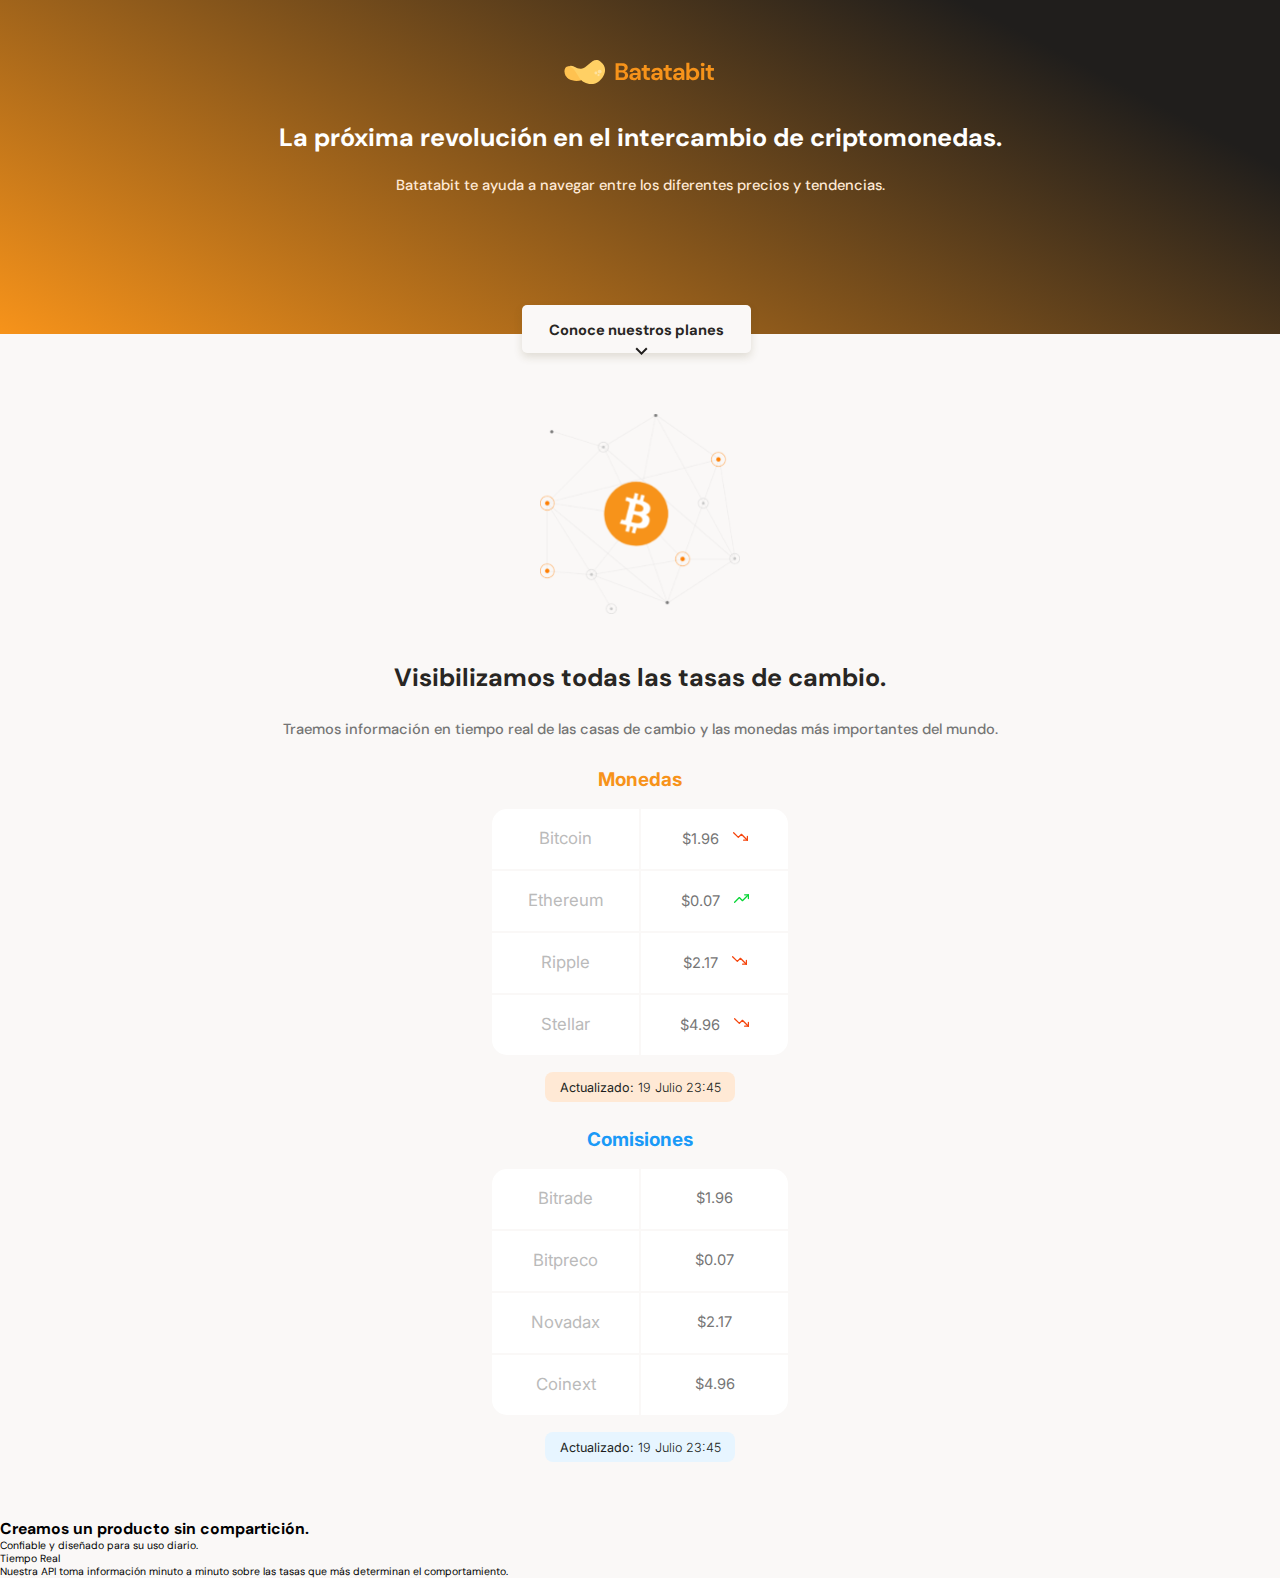
==== Responsive Design_Mobile First/index.html @ 71306cd0 "Estructura de la sección de beneficios" ====
<!DOCTYPE html>
<html lang="en">
<head>
    <meta charset="UTF-8">
    <meta http-equiv="X-UA-Compatible" content="IE=edge">
    <meta name="viewport" content="width=device-width, initial-scale=1.0">
    <title>Batatabit</title>
    <link rel="preconnect" href="https://fonts.gstatic.com">
    <!-- Fuentes del proyecto -->
    <link href="https://fonts.googleapis.com/css2?family=DM+Sans:wght@400;500;700&family=Inter:wght@300;500;700&display=swap" rel="stylesheet">
    <link rel="stylesheet" href="styles.css">
</head>
<body>
    <!-- Encabezado de la página -->
    <header>
        <img src="assets/img/logo.svg" alt="">
        <div class="header--title-container">
            <h1>La próxima revolución en el intercambio de criptomonedas.</h1>
            <p>Batatabit te ayuda a navegar entre los diferentes precios y tendencias.</p>
            <a href="" class="header--button">
                Conoce nuestros planes <span></span>
            </a>
        </div>
    </header>
    <!-- Contenido principal -->
    <main>
        <!-- Secciones del contenido principal -->
        <section class="main-exchange-container">
            <div class="backgroundImg"></div>
            <div class="main-exchange-container--title">
                <h2>Visibilizamos todas las tasas de cambio.</h2>
                <p>Traemos información en tiempo real de las casas de cambio y las monedas más importantes del mundo.</p>
            </div>
            <section class="main-tables-container">
                <div class="main-currency-table">
                    <p class="currency-table--title">Monedas</p>
                    <div class="currency-table--container">
                        <table>
                            <tbody>
                                <tr>
                                    <td class="table__top-left">Bitcoin</td>
                                    <td class="table__top-right table__right">$1.96 <span class="down"></span></td>
                                </tr>
                                <tr>
                                    <td>Ethereum</td>
                                    <td class="table__right">$0.07 <span class="up"></span></td>
                                </tr>
                                <tr>
                                    <td>Ripple</td>
                                    <td class="table__right">$2.17 <span class="down"></span> </td>
                                </tr>
                                <tr>
                                    <td class="table__bottom-left">Stellar</td>
                                    <td class="table__bottom-right table__right">$4.96 <span class="down"></span></td>
                                </tr>
                            </tbody>
                        </table>
                    </div>
                    <div class="currency-table--date">
                        <p> <b>Actualizado:</b> 19 Julio 23:45</p>
                    </div>
                </div>

                <div class="main-commission-table">
                    <p class="commission-table--title">Comisiones</p>
                    <div class="commission-table--container">
                        <table>
                            <tbody>
                                <tr>
                                    <td class="table__top-left">Bitrade</td>
                                    <td class="table__top-right table__right">$1.96</td>
                                </tr>
                                <tr>
                                    <td>Bitpreco</td>
                                    <td class="table__right">$0.07</td>
                                </tr>
                                <tr>
                                    <td>Novadax</td>
                                    <td class="table__right">$2.17</td>
                                </tr>
                                <tr>
                                    <td class="table__bottom-left">Coinext</td>
                                    <td class="table__bottom-right table__right">$4.96</td>
                                </tr>
                            </tbody>
                        </table>
                    </div>
                    <div class="commission-table--date">
                        <p> <b>Actualizado:</b> 19 Julio 23:45</p>
                    </div>
                </div>
            </section>
        </section>
        <section class="main-product-detail">
            <span></span>
            <div>
                <h2>Creamos un producto sin compartición.</h2>
                <p>Confiable y diseñado para su uso diario.</p>
            </div>
            <section class="product-cards--container">
                <article class="product-detail--card">
                    <span class="clock"></span>
                    <p class="product--card-title">Tiempo Real</p>
                    <p class="product--card-body">Nuestra API toma información minuto a minuto sobre las tasas que más determinan el comportamiento.</p>
                </article>
            </section>
            
        </section>
        <section></section>
        <section></section>
    </main>
    <!-- Pie de página -->
    <footer></footer>
</body>
</html>
---- Responsive Design_Mobile First/styles.css ----
/*
---- Orden de los estilos ----
1. Posicionamiento
2. Modelo de Caja (Box model)
3. Tipografía
4. Visuales (shadow box, border radius, etc.)
5. Otros
*/

:root{
    /*Variables de colores*/
    --bitcoin-orange: #F7931A;
    --soft-orange: #FFE9D5;
    --secondary-blue: #1A9AF7;
    --soft-blue: #E7F5FF;
    --warm-black: #201E1C;
    --black: #282623;
    --grey: #BABABA;
    --off-white: #FAF8F7;
    --just-white: #FFFFFF;
}

*{
    box-sizing: border-box;
    margin: 0;
    padding: 0;
}

html{
    font-size: 65.5%;
    font-family: 'DM Sans', sans-serif;
}

header{
    position: relative;
    display: flex;
    flex-direction: column;
    justify-content: center;
    width: 100%;
    min-width: 320px;
    height: 334px;
    text-align: center;
   background: linear-gradient(207.8deg, #201E1C 16.69%, #F7931A 100%);
}

header img{
    width: 1050px;
    height: 24px;
    margin-top: 60px;
    align-self: center;
}

.header--title-container{
    width: 90%;
    min-width: 288;
    max-width: 900px;
    height: 218px;
    margin-top: 40px;
    text-align: center;
    align-self: center;
}

.header--title-container h1{
    font-size: 2.4rem;
    font-weight: bold;
    line-height: 2.6rem;
    color: var(--just-white);
}
.header--title-container p{
    margin-top: 25px;
    font-size: 1.4rem;
    font-weight: 500;
    line-height: 1.8rem;
    color: var(--soft-orange);
}

.header--title-container .header--button{
    position: absolute;
    left: calc(50% - 118px);
    top: 270px;
    display: block;
    margin-top: 35px;
    padding: 15px;
    width: 229px;
    height: 48px;
    background-color: var(--off-white);
    /* Sombra */
    box-shadow: 0px 4px 8px rgba(89,73,30, 0.16);
    border: none;
    border-radius: 5px;
    font-size: 1.4rem;
    font-weight: bold;
    text-decoration: none;
    color: var(--black);
}

.header--button span{
    display: inline-block;
    width: 13px;
    height: 8px;
    margin-left: 10px;
    background-image: url('./assets/icons/down-arrow.svg');
}

main{
    width: 100%;
    height: auto;
    background-color: var(--off-white);
}

.main-exchange-container{
    width: 100%;
    height: auto;
    padding-top: 80px;
    padding-bottom: 30px;
    text-align: center;
}

.main-exchange-container--title{
    width: 100%;
    min-width: 288px;
    max-width: 900px;
    margin: 0 auto;
}

.main-exchange-container .backgroundImg{
    width: 200px;
    height: 200px;
    margin: 0 auto;
    margin-bottom: 50px;
    background-image: url('./assets/img/Bitcoin.svg');
    background-size: cover;
    background-position: center;
    background-repeat: no-repeat;
}

.main-exchange-container h2{
    margin-bottom: 30px;
    font-size: 2.4rem;
    font-weight: bold;
    line-height: 2.6rem;
    color: var(--black);
}

.main-exchange-container p{
    margin-bottom: 30px;
    font-size: 1.4rem;
    font-weight: 500;
    line-height: 1.6rem;
    color: #757575;
}

.main-currency-table{
    width: 70%;
    min-width: 235px;
    max-width: 500px;
    height: 360px;
    margin: 0 auto;
    font-family: "Inter", sans-serif;
}

.main-currency-table .currency-table--title{
    margin-bottom: 15px;
    font-size: 1.8rem;
    font-weight: bold;
    line-height: 2.3rem;
    color: var(--bitcoin-orange);
}

.currency-table--container{
    width: 90%;
    min-width: 230px;
    max-width: 300px;
    height: 250px;
    margin: 0 auto;
}

.currency-table--container table{
    width: 100%;
    height: 100%;
}

.currency-table--container td{
    width: 50%;
    font-size: 1.6rem;
    font-weight: 500px;
    line-height: 1.9rem;
    color: var(--grey);
    background-color: var(--just-white);
}

.currency-table--container .table__top-left{
    border-radius: 15px 0 0 0;
}

.currency-table--container .table__top-right{
    border-radius: 0 15px 0 0;
}

.currency-table--container .table__bottom-right{
    border-radius: 0 0 15px 0;
}

.currency-table--container .table__bottom-left{
    border-radius: 0 0 0 15px;
}

.currency-table--container .table__right{
    font-size: 1.4rem;
    font-weight: normal;
    line-height: 1.7rem;
    color: #757575;
}

.currency-table--container .down{
    display: inline-block;
    width: 15px;
    height: 15px;
    margin-left: 10px;
    background-image: url('./assets/icons/trending-down.svg');
    background-size: cover;
    background-position: center;
    background-repeat: no-repeat;
}

.currency-table--container .up{
    display: inline-block;
    width: 15px;
    height: 15px;
    margin-left: 10px;
    background-image: url('./assets/icons/trending-up.svg');
    background-size: cover;
    background-position: center;
    background-repeat: no-repeat;
}

.currency-table--date{
    width: 190px;
    height: 30px;
    margin: 0 auto;
    margin-top: 15px;
    padding: 8px;
    background-color: var(--soft-orange);
    border-radius: 8px;
}

.currency-table--date p{
    font-size: 1.2rem;
    line-height: 1.5rem;
    font-weight: 300;
    color: var(--warm-black);
}

/*==================================*/
.main-commission-table{
    width: 70%;
    min-width: 235px;
    max-width: 500px;
    height: 360px;
    margin: 0 auto;
    font-family: "Inter", sans-serif;
}

.main-commission-table .commission-table--title{
    margin-bottom: 15px;
    font-size: 1.8rem;
    font-weight: bold;
    line-height: 2.3rem;
    color: var(--secondary-blue);
}

.commission-table--container{
    width: 90%;
    min-width: 230px;
    max-width: 300px;
    height: 250px;
    margin: 0 auto;
}

.commission-table--container table{
    width: 100%;
    height: 100%;
}

.commission-table--container td{
    width: 50%;
    font-size: 1.6rem;
    font-weight: 500px;
    line-height: 1.9rem;
    color: var(--grey);
    background-color: var(--just-white);
}

.commission-table--container .table__top-left{
    border-radius: 15px 0 0 0;
}

.commission-table--container .table__top-right{
    border-radius: 0 15px 0 0;
}

.commission-table--container .table__bottom-right{
    border-radius: 0 0 15px 0;
}

.commission-table--container .table__bottom-left{
    border-radius: 0 0 0 15px;
}

.commission-table--container .table__right{
    font-size: 1.4rem;
    font-weight: normal;
    line-height: 1.7rem;
    color: #757575;
}

.commission-table--container .down{
    display: inline-block;
    width: 15px;
    height: 15px;
    margin-left: 10px;
    background-image: url('./assets/icons/trending-down.svg');
    background-size: cover;
    background-position: center;
    background-repeat: no-repeat;
}

.commission-table--container .up{
    display: inline-block;
    width: 15px;
    height: 15px;
    margin-left: 10px;
    background-image: url('./assets/icons/trending-up.svg');
    background-size: cover;
    background-position: center;
    background-repeat: no-repeat;
}

.commission-table--date{
    width: 190px;
    height: 30px;
    margin: 0 auto;
    margin-top: 15px;
    padding: 8px;
    background-color: var(--soft-blue);
    border-radius: 8px;
}

.commission-table--date p{
    font-size: 1.2rem;
    line-height: 1.5rem;
    font-weight: 300;
    color: var(--warm-black);
}
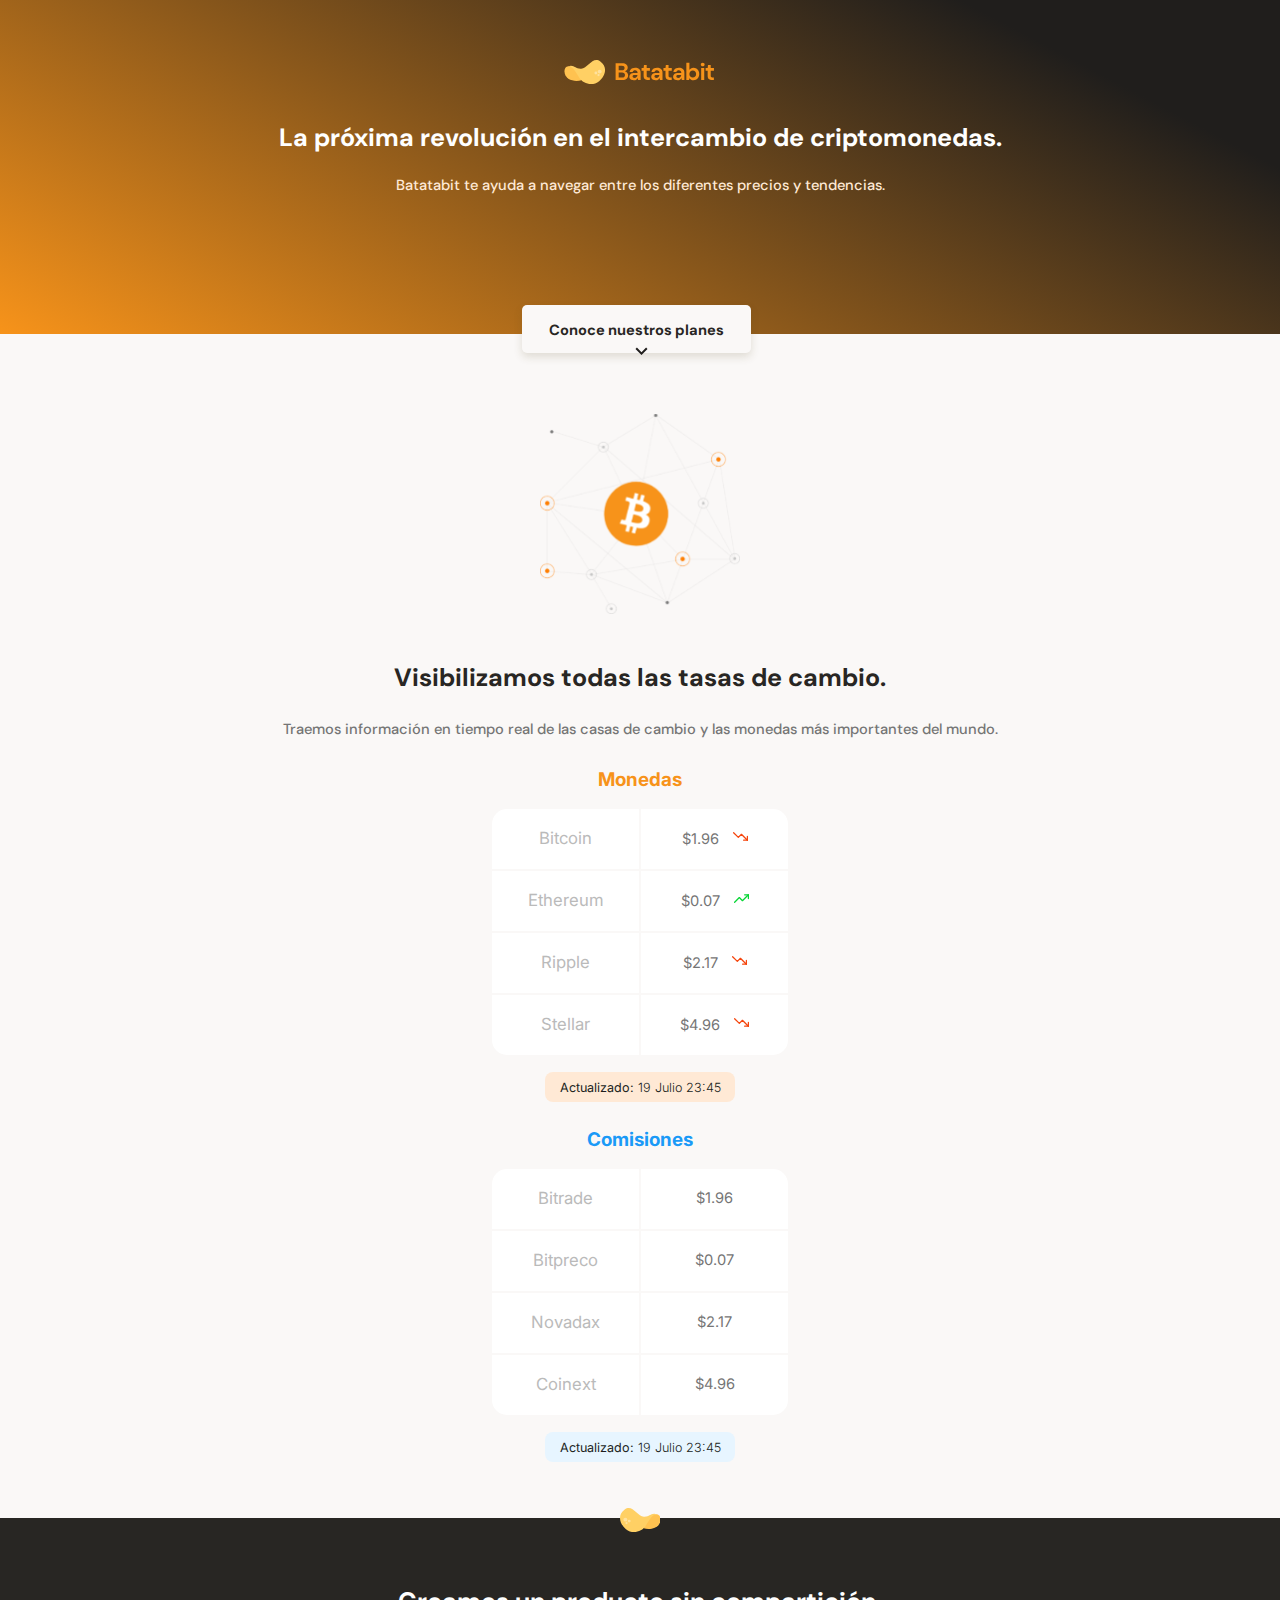
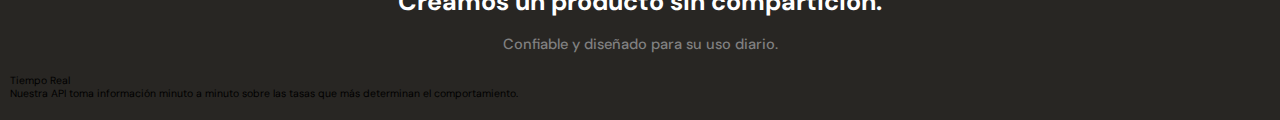
==== commit 2d774c66: "Estilos de sección de beneficios" ====
--- a/Responsive Design_Mobile First/index.html
+++ b/Responsive Design_Mobile First/index.html
@@ -92,8 +92,8 @@
             </section>
         </section>
         <section class="main-product-detail">
-            <span></span>
-            <div>
+            <span class="product-detail--batata-logo"></span>
+            <div class="product-detail--title">
                 <h2>Creamos un producto sin compartición.</h2>
                 <p>Confiable y diseñado para su uso diario.</p>
             </div>
@@ -102,7 +102,7 @@
                     <span class="clock"></span>
                     <p class="product--card-title">Tiempo Real</p>
                     <p class="product--card-body">Nuestra API toma información minuto a minuto sobre las tasas que más determinan el comportamiento.</p>
-                </article>
+                    </article>
             </section>
             
         </section>
--- a/Responsive Design_Mobile First/styles.css
+++ b/Responsive Design_Mobile First/styles.css
@@ -351,4 +351,53 @@
     line-height: 1.5rem;
     font-weight: 300;
     color: var(--warm-black);
+}
+
+.main-product-detail{
+    position: relative;
+    width: 100%;
+    min-width: 320px;
+    height: auto;
+    padding: 20px 10px;
+    background-color: var(--black);
+}
+
+.product-detail--batata-logo{
+    /*  Si se va a utilizar position:absolute
+        necesitaremos de un contenedor que tenga
+        position: relative.
+        Es por eso que en este caso, nuestro contenedor
+        padre tiene position relative.
+    */
+    position: absolute;
+    width: 40px;
+    height: 25px;
+    top: -10px;
+    left: calc(50% - 20px);
+    background-image: url('./assets/icons/batata.svg');
+}
+
+.product-detail--title{
+    width: 90%;
+    min-width: 288px;
+    height: auto;
+    margin: 0 auto;
+    margin-top: 50px;
+    text-align: center;
+}
+
+.product-detail--title h2{
+    margin-bottom: 20px;
+    font-size: 2.4rem;
+    font-weight: bold;
+    line-height: 2.6rem;
+    color: var(--just-white);
+}
+
+.product-detail--title p{
+    margin-bottom: 20px;
+    font-size: 1.4rem;
+    font-weight: 500;
+    line-height: 1.8rem;
+    color: #808080;
 }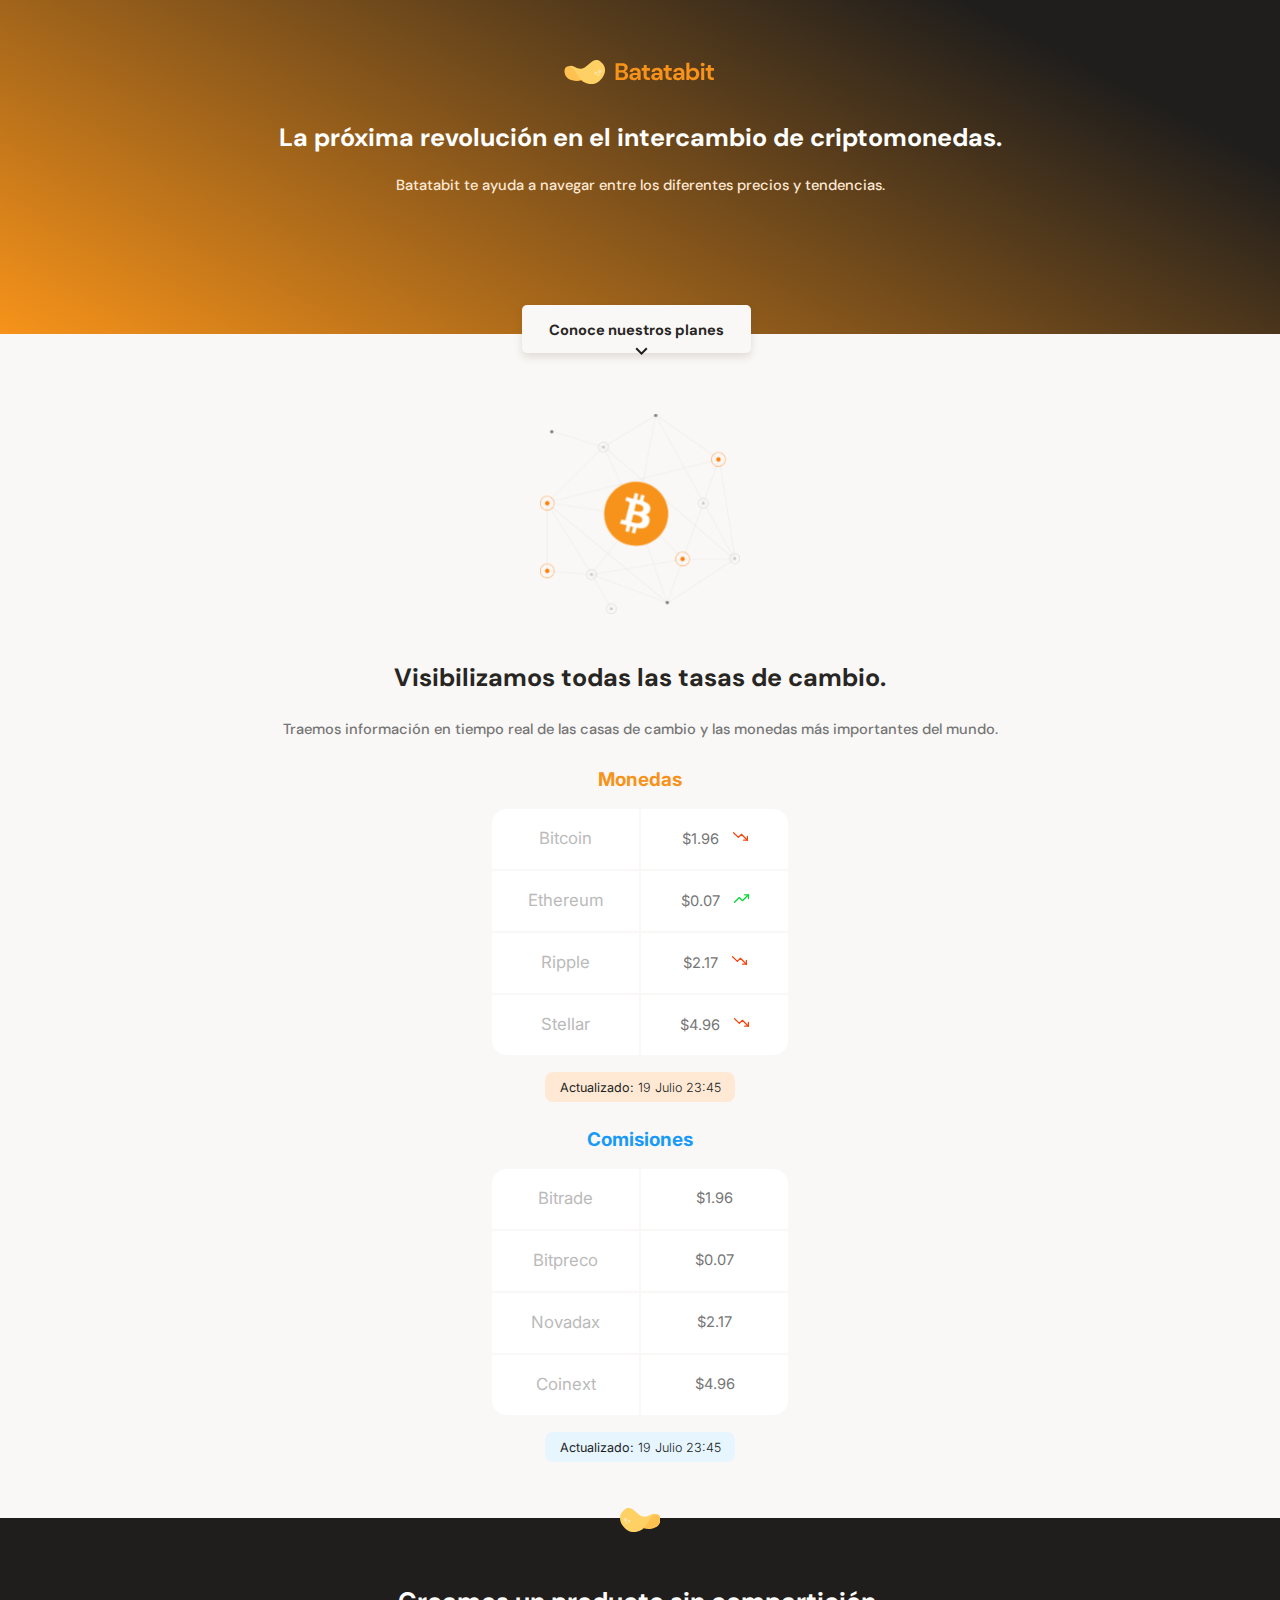
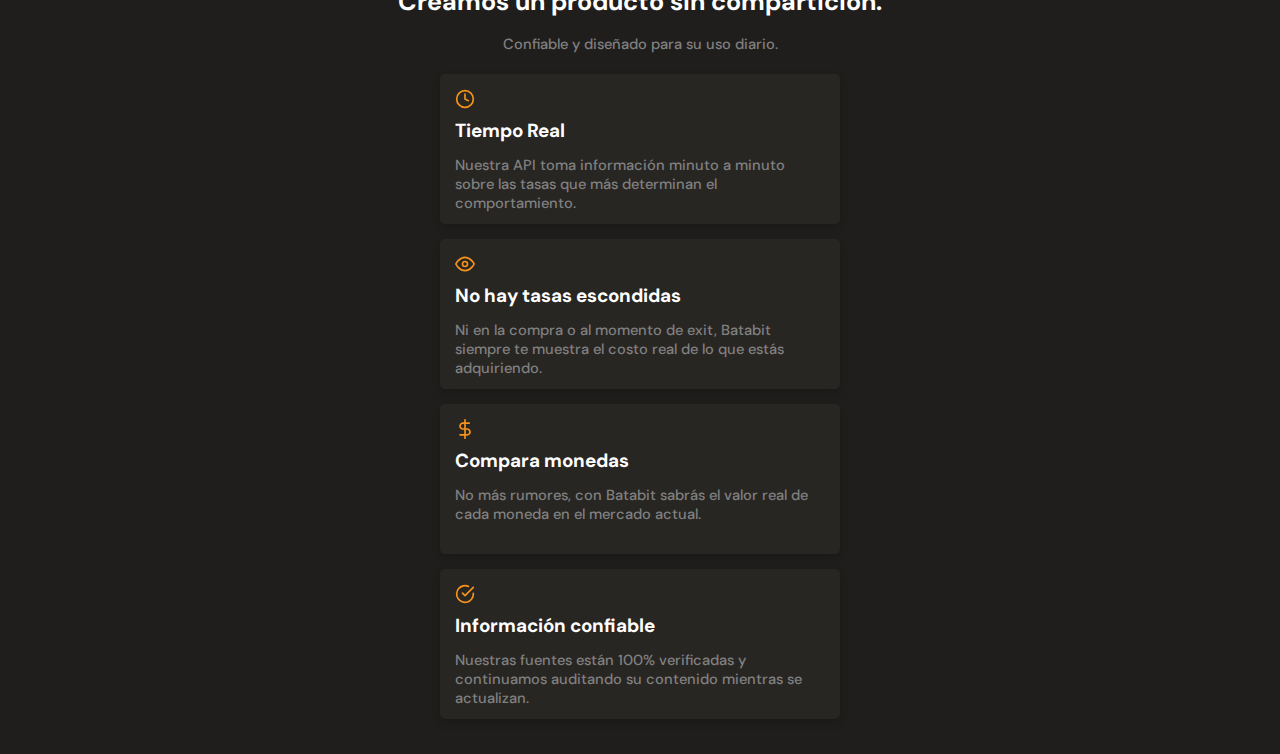
==== commit 927eec6b: "Sección de beneficios finalizada" ====
--- a/Responsive Design_Mobile First/index.html
+++ b/Responsive Design_Mobile First/index.html
@@ -104,6 +104,30 @@
                     <p class="product--card-body">Nuestra API toma información minuto a minuto sobre las tasas que más determinan el comportamiento.</p>
                     </article>
             </section>
+
+            <section class="product-cards--container">
+                <article class="product-detail--card">
+                    <span class="eye"></span>
+                    <p class="product--card-title">No hay tasas escondidas</p>
+                    <p class="product--card-body">Ni en la compra o al momento de exit, Batabit siempre te muestra el costo real de lo que estás adquiriendo.</p>
+                    </article>
+            </section>
+
+            <section class="product-cards--container">
+                <article class="product-detail--card">
+                    <span class="dollar-sign"></span>
+                    <p class="product--card-title">Compara monedas</p>
+                    <p class="product--card-body">No más rumores, con Batabit sabrás el valor real de cada moneda en el mercado actual.</p>
+                    </article>
+            </section>
+
+            <section class="product-cards--container">
+                <article class="product-detail--card">
+                    <span class="check-circle"></span>
+                    <p class="product--card-title">Información confiable</p>
+                    <p class="product--card-body">Nuestras fuentes están 100% verificadas y continuamos auditando su contenido mientras se actualizan.</p>
+                    </article>
+            </section>
             
         </section>
         <section></section>
--- a/Responsive Design_Mobile First/styles.css
+++ b/Responsive Design_Mobile First/styles.css
@@ -359,7 +359,7 @@
     min-width: 320px;
     height: auto;
     padding: 20px 10px;
-    background-color: var(--black);
+    background-color: var(--warm-black);
 }
 
 .product-detail--batata-logo{
@@ -400,4 +400,75 @@
     font-weight: 500;
     line-height: 1.8rem;
     color: #808080;
+}
+
+.product-detail--card{
+    width: 100%;
+    min-width: 288px;
+    max-width: 400px;
+    height: 150px;
+    margin: 15px auto;
+    padding: 15px;
+    background-color: var(--black);
+    border-radius: 5px;
+    box-shadow: 0 4px 8px rgba(0,0,0,0.16);
+}
+
+.product-detail--card .clock{
+    display: inline-block;
+    width: 20px;
+    height: 20px;
+    margin-bottom: 10px;
+    background-image: url('./assets/icons/clock.svg');
+    background-size: cover;
+    background-position: center;
+    background-repeat: no-repeat;
+}
+
+.product-detail--card .eye{
+    display: inline-block;
+    width: 20px;
+    height: 20px;
+    margin-bottom: 10px;
+    background-image: url('./assets/icons/eye.svg');
+    background-size: cover;
+    background-position: center;
+    background-repeat: no-repeat;
+}
+
+.product-detail--card .dollar-sign{
+    display: inline-block;
+    width: 20px;
+    height: 20px;
+    margin-bottom: 10px;
+    background-image: url('./assets/icons/dollar-sign.svg');
+    background-size: cover;
+    background-position: center;
+    background-repeat: no-repeat;
+}
+
+.product-detail--card .check-circle{
+    display: inline-block;
+    width: 20px;
+    height: 20px;
+    margin-bottom: 10px;
+    background-image: url('./assets/icons/check-circle.svg');
+    background-size: cover;
+    background-position: center;
+    background-repeat: no-repeat;
+}
+
+.product--card-title{
+    margin-bottom: 15px;
+    font-size: 1.8rem;
+    font-weight: bold;
+    line-height: 1.8rem;
+    color: var(--just-white)
+}
+
+.product--card-body{
+    font-size: 1.4rem;
+    font-weight: 500;
+    line-height: 1.8rem;
+    color: #808080;
 }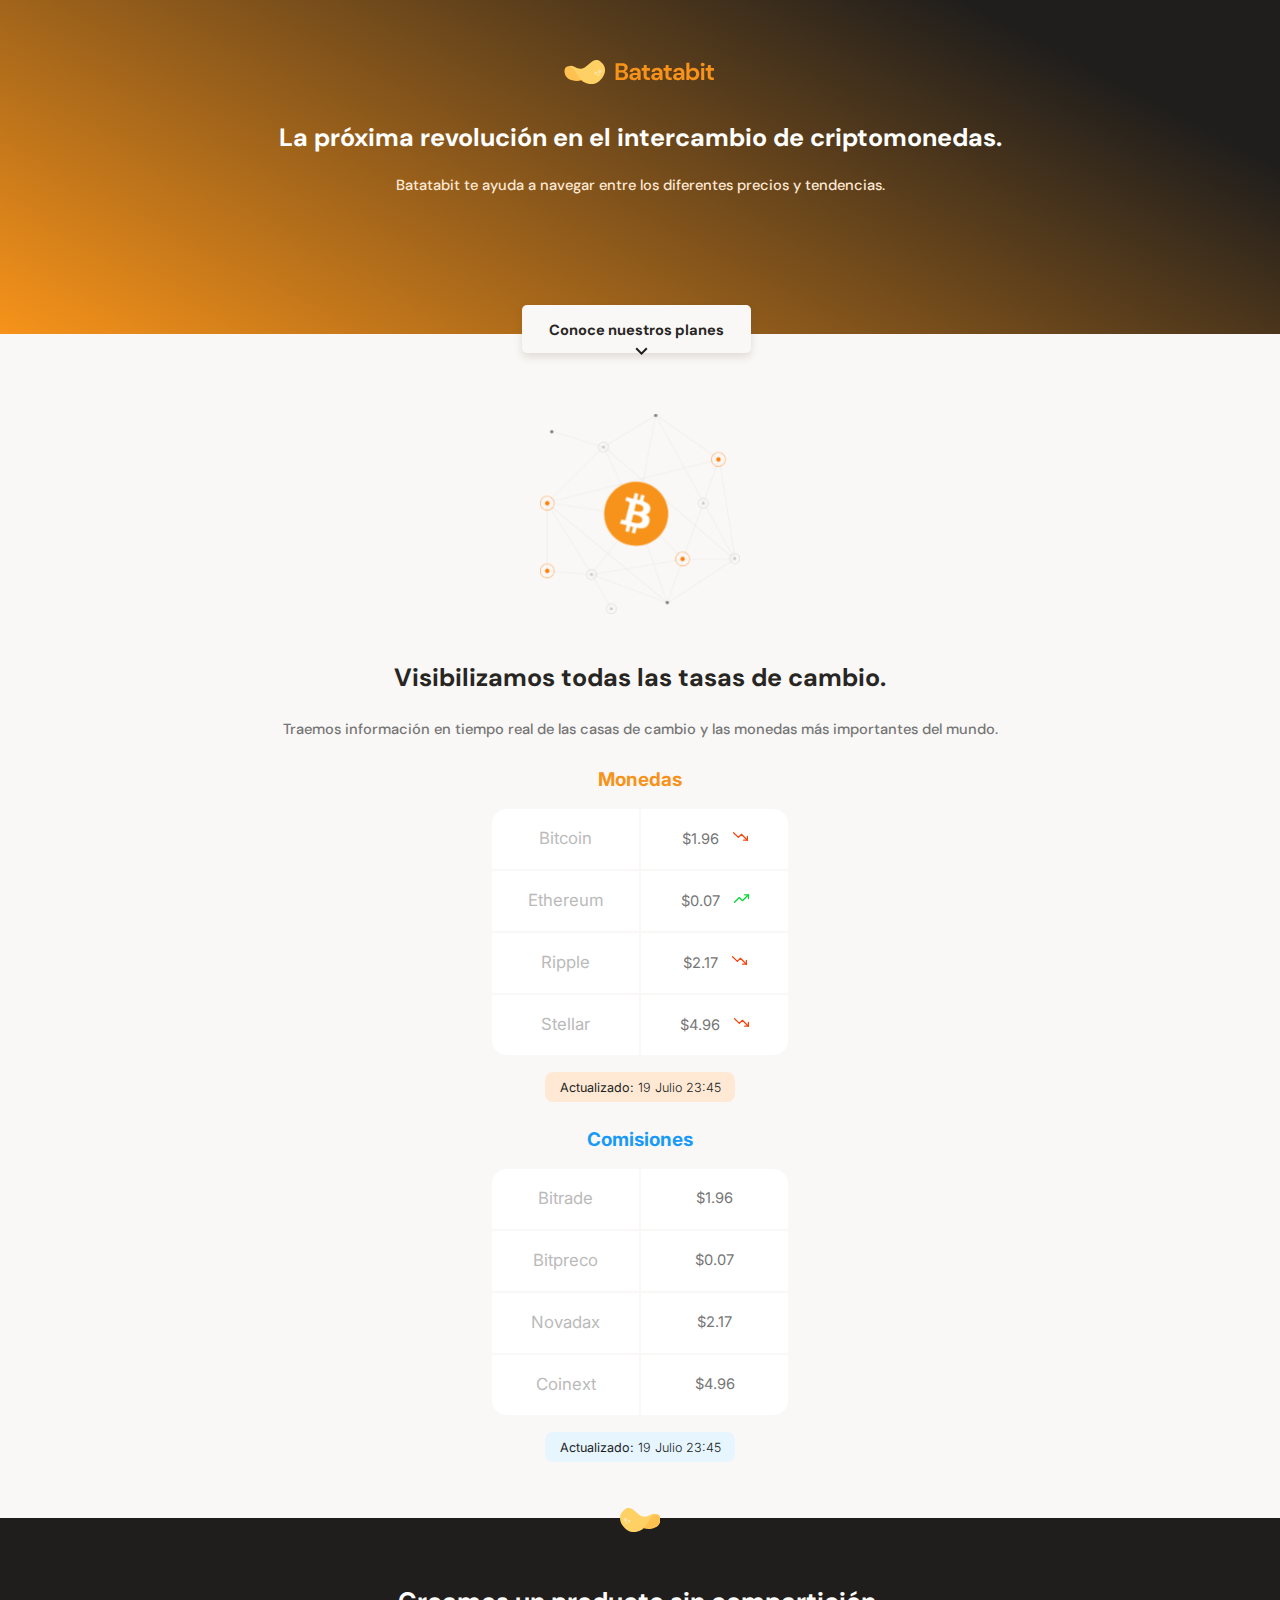
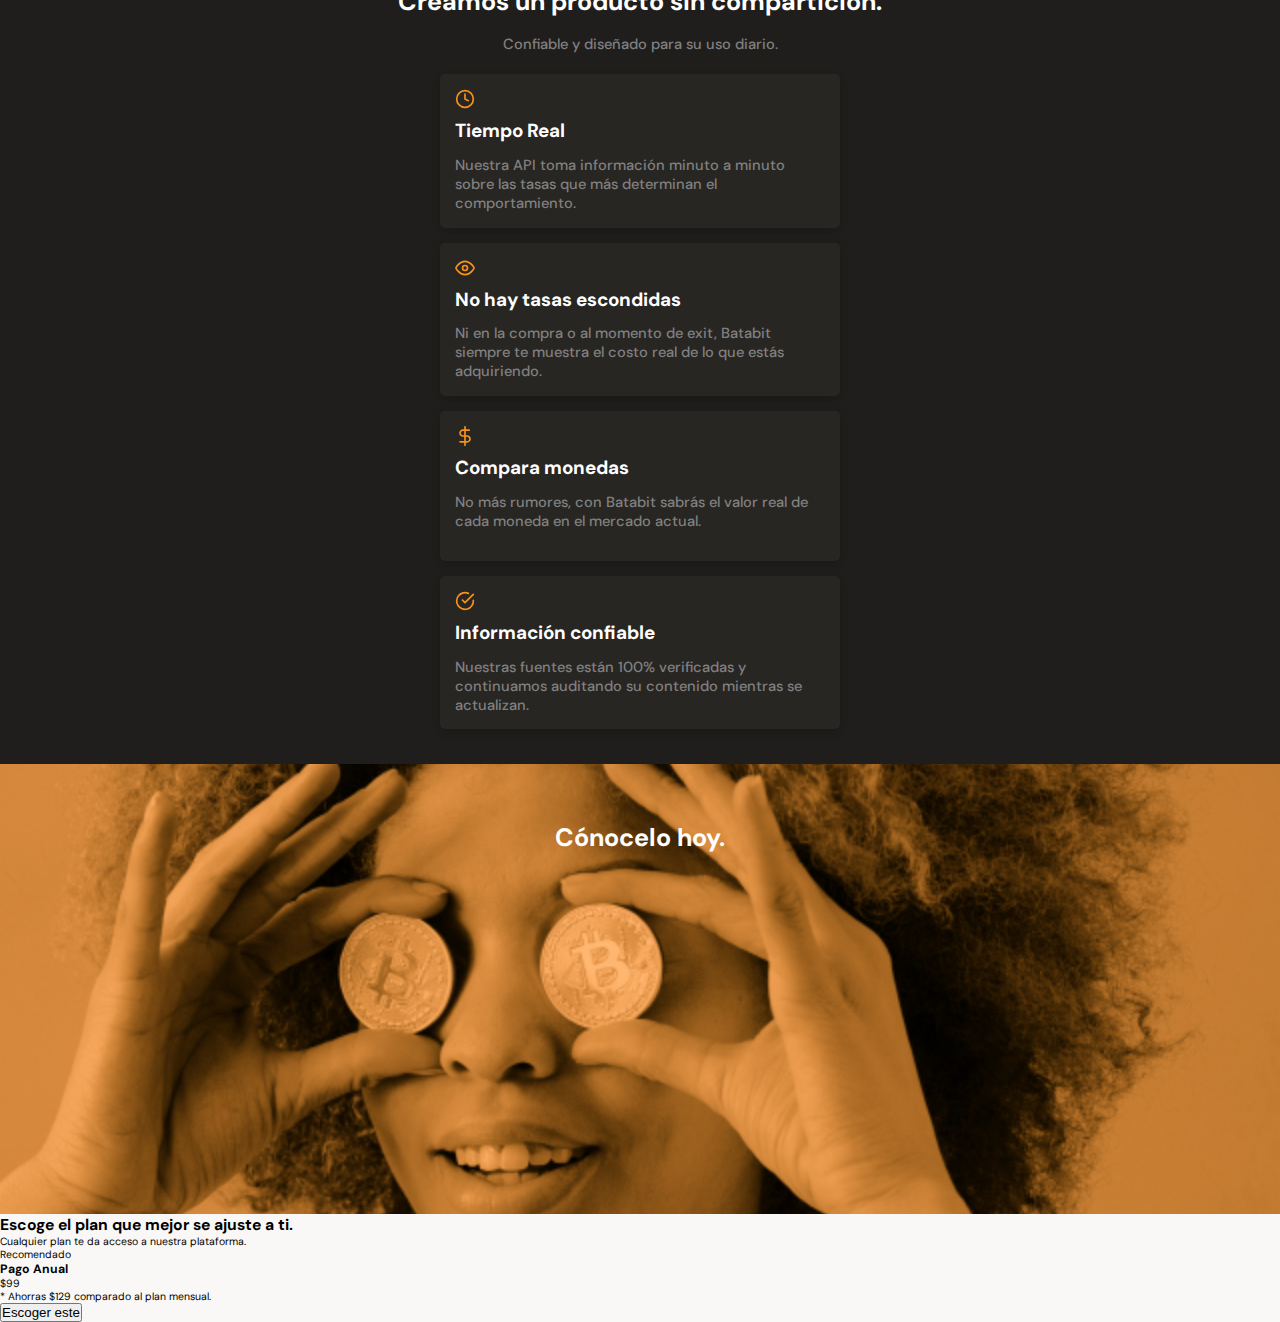
==== commit 180d1ad2: "Estructura de sección de planes" ====
--- a/Responsive Design_Mobile First/index.html
+++ b/Responsive Design_Mobile First/index.html
@@ -17,7 +17,7 @@
         <div class="header--title-container">
             <h1>La próxima revolución en el intercambio de criptomonedas.</h1>
             <p>Batatabit te ayuda a navegar entre los diferentes precios y tendencias.</p>
-            <a href="" class="header--button">
+            <a href="#plans" class="header--button">
                 Conoce nuestros planes <span></span>
             </a>
         </div>
@@ -130,8 +130,26 @@
             </section>
             
         </section>
-        <section></section>
-        <section></section>
+        <section class="bitcoin-img-container">
+            <h2>Cónocelo hoy.</h2>
+        </section>
+        <section id="plans" class="main-plans-container">
+            <div class="plans--title">
+                <h2>Escoge el plan que mejor se ajuste a ti.</h2>
+                <p>Cualquier plan te da acceso a nuestra plataforma.</p>
+            </div>
+            <section class="plans-container--slider">
+                <article class="plans-container--card">
+                    <p>Recomendado</p>
+                    <div>
+                        <h3>Pago Anual</h3>
+                        <p><span>$</span>99</p>
+                        <p>* Ahorras $129 comparado al plan mensual.</p>
+                        <button>Escoger este <span></span></button>
+                    </div>
+                </article>
+            </section>
+        </section>
     </main>
     <!-- Pie de página -->
     <footer></footer>
--- a/Responsive Design_Mobile First/styles.css
+++ b/Responsive Design_Mobile First/styles.css
@@ -29,6 +29,7 @@
 html{
     font-size: 65.5%;
     font-family: 'DM Sans', sans-serif;
+    scroll-behavior: smooth;
 }
 
 header{
@@ -406,7 +407,7 @@
     width: 100%;
     min-width: 288px;
     max-width: 400px;
-    height: 150px;
+    min-height: 150px;
     margin: 15px auto;
     padding: 15px;
     background-color: var(--black);
@@ -471,4 +472,23 @@
     font-weight: 500;
     line-height: 1.8rem;
     color: #808080;
+}
+
+.bitcoin-img-container{
+    width: 100%;
+    min-width: 320px;
+    height: 50vh;
+    background-image: url('./assets/img/bitcoinbaby2x.jpg');
+    background-position: center;
+    background-size: cover;
+    background-repeat: no-repeat;
+    text-align: center;
+}
+
+.bitcoin-img-container h2{
+    padding-top: 60px;
+    font-size: 2.4rem;
+    font-weight: bold;
+    line-height: 2.6rem;
+    color: var(--just-white);
 }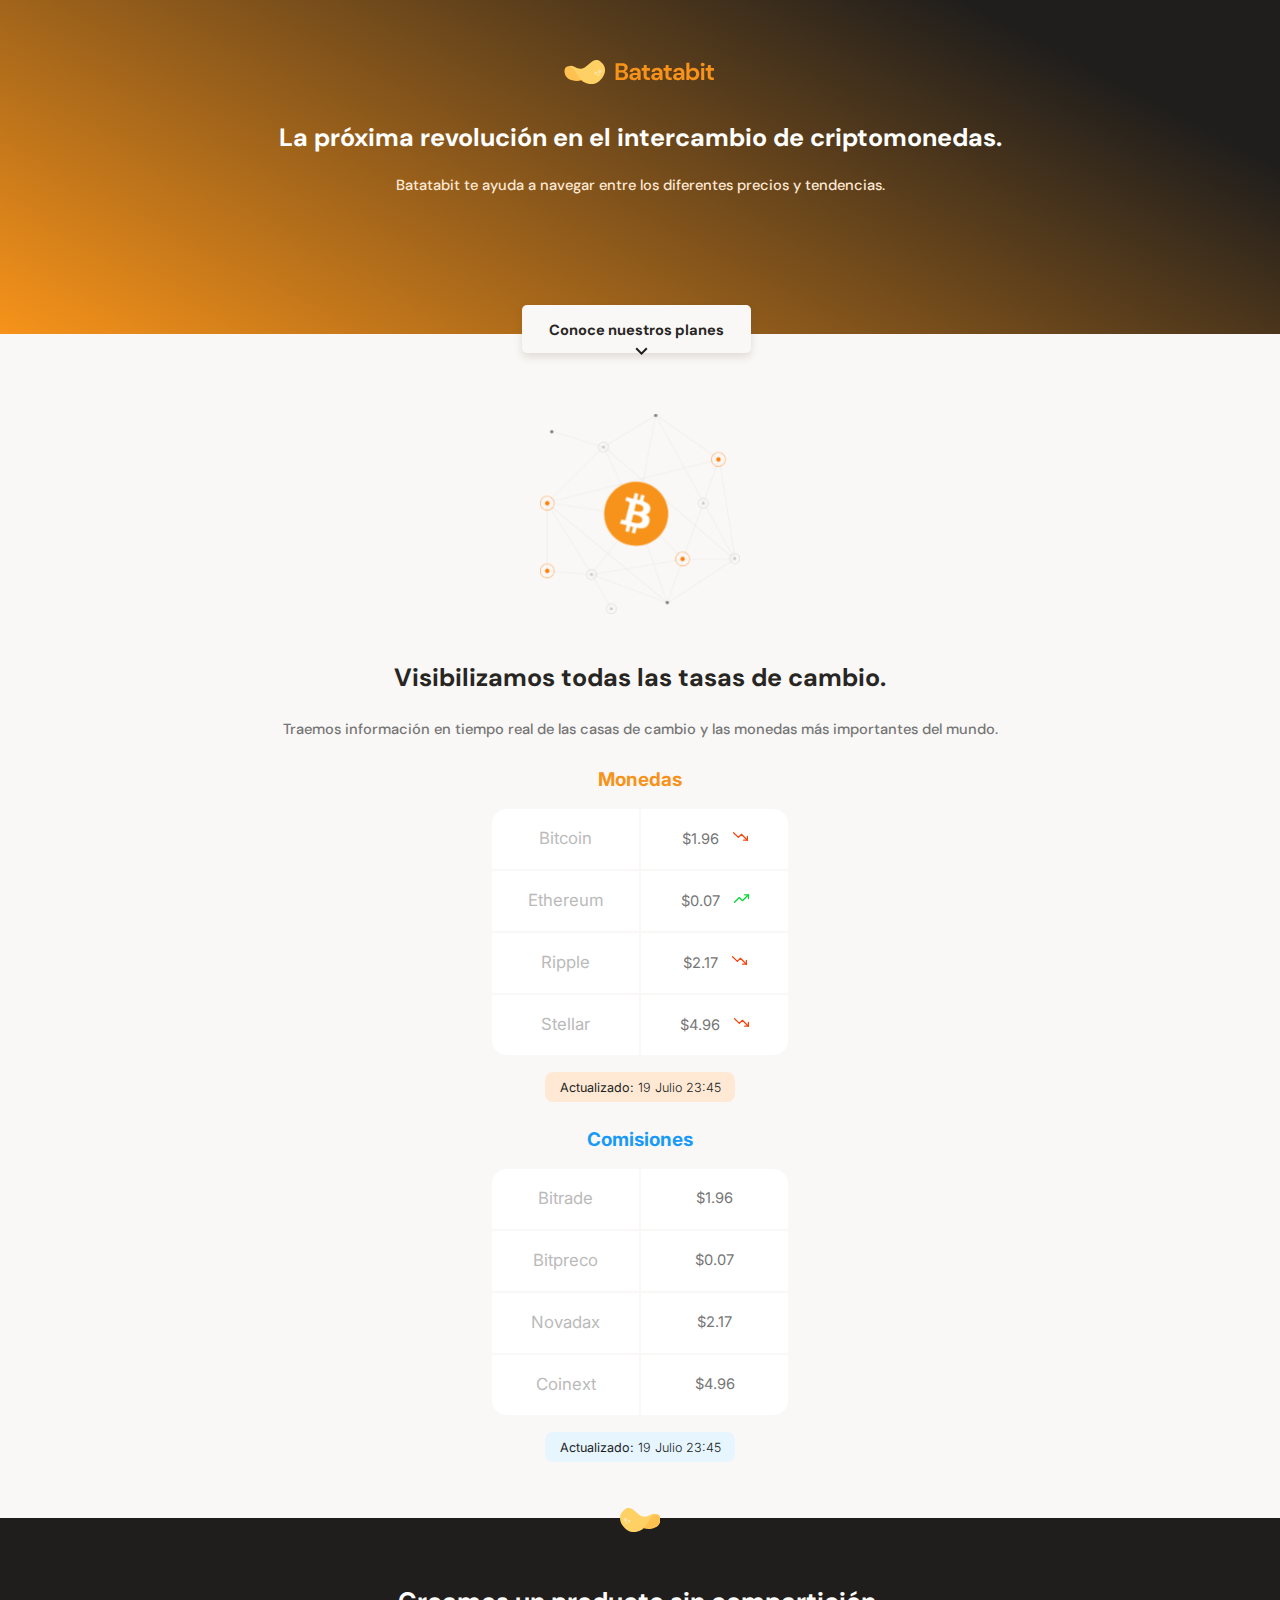
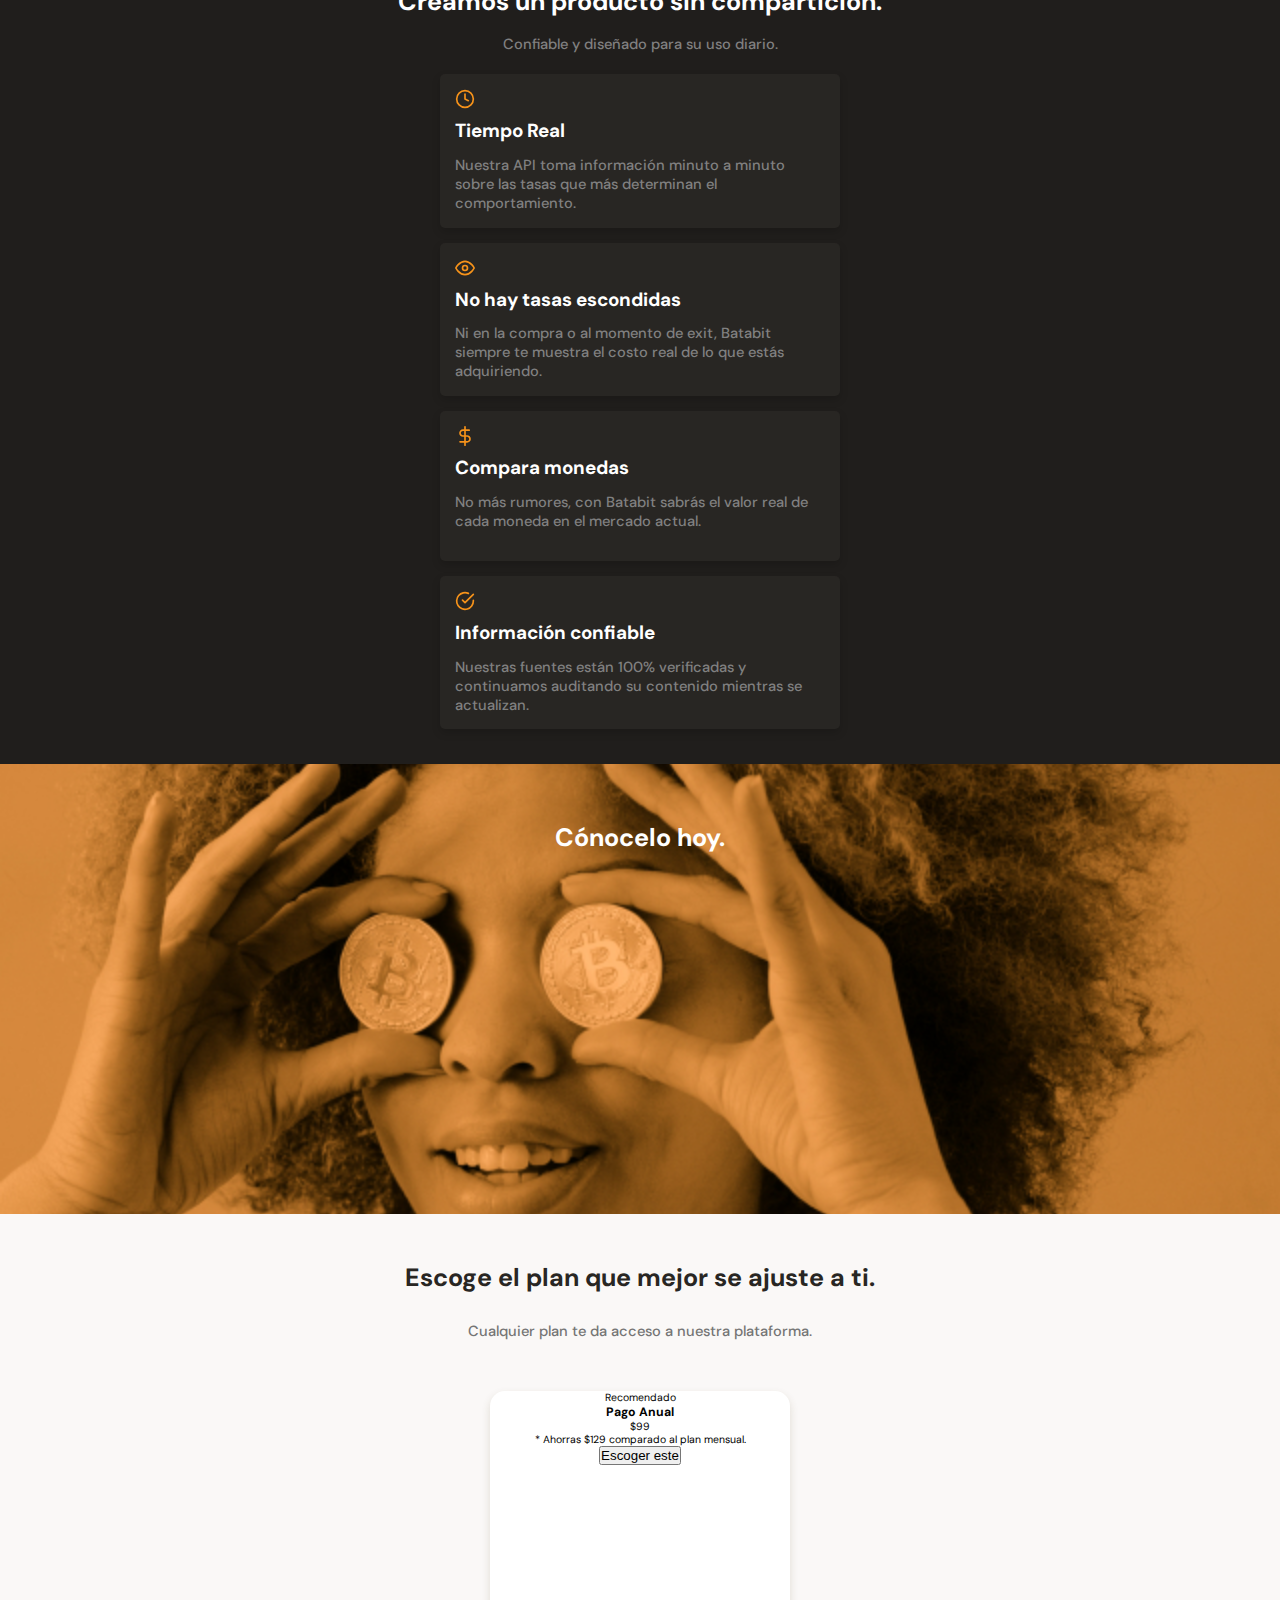
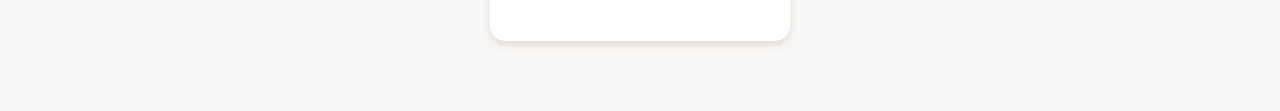
==== commit 99203cb0: "Tarjetas de planes" ====
--- a/Responsive Design_Mobile First/index.html
+++ b/Responsive Design_Mobile First/index.html
@@ -140,12 +140,12 @@
             </div>
             <section class="plans-container--slider">
                 <article class="plans-container--card">
-                    <p>Recomendado</p>
-                    <div>
-                        <h3>Pago Anual</h3>
-                        <p><span>$</span>99</p>
-                        <p>* Ahorras $129 comparado al plan mensual.</p>
-                        <button>Escoger este <span></span></button>
+                    <p class="recomendadio">Recomendado</p>
+                    <div class="plan-info-container">
+                        <h3 class="plan-card--title">Pago Anual</h3>
+                        <p class="plan-card--price"><span>$</span>99</p>
+                        <p class="plan-card--saving">* Ahorras $129 comparado al plan mensual.</p>
+                        <button class="plan-card--ca">Escoger este <span></span></button>
                     </div>
                 </article>
             </section>
--- a/Responsive Design_Mobile First/styles.css
+++ b/Responsive Design_Mobile First/styles.css
@@ -491,4 +491,48 @@
     font-weight: bold;
     line-height: 2.6rem;
     color: var(--just-white);
+}
+
+.main-plans-container{
+    width: 100%;
+    min-width: 320px;
+    padding-bottom: 70px;
+    text-align: center;
+}
+
+.plans--title{
+    width: 90%;
+    min-width: 288px;
+    height: auto;
+    margin: 0 auto;
+    margin-bottom: 50px;
+}
+
+.plans--title h2{
+    padding-top: 50px;
+    font-size: 2.4rem;
+    font-weight: bold;
+    line-height: 2.6rem;
+    color: var(--black);
+}
+
+.plans--title p{
+    padding-top: 30px;
+    font-size: 1.4rem;
+    font-weight: 500;
+    line-height: 1.8rem;
+    color: #757575;
+}
+
+.plans-container--card{
+    position: relative;
+    width: 70%;
+    min-width: 230px;
+    max-width: 300px;
+    height: 250px;
+    margin: 50px auto 0;
+    padding: 0 15px;
+    background-color: var(--just-white);
+    border-radius: 15px;
+    box-shadow: 0 4px 8px rgba(89,73,30, 0.16);
 }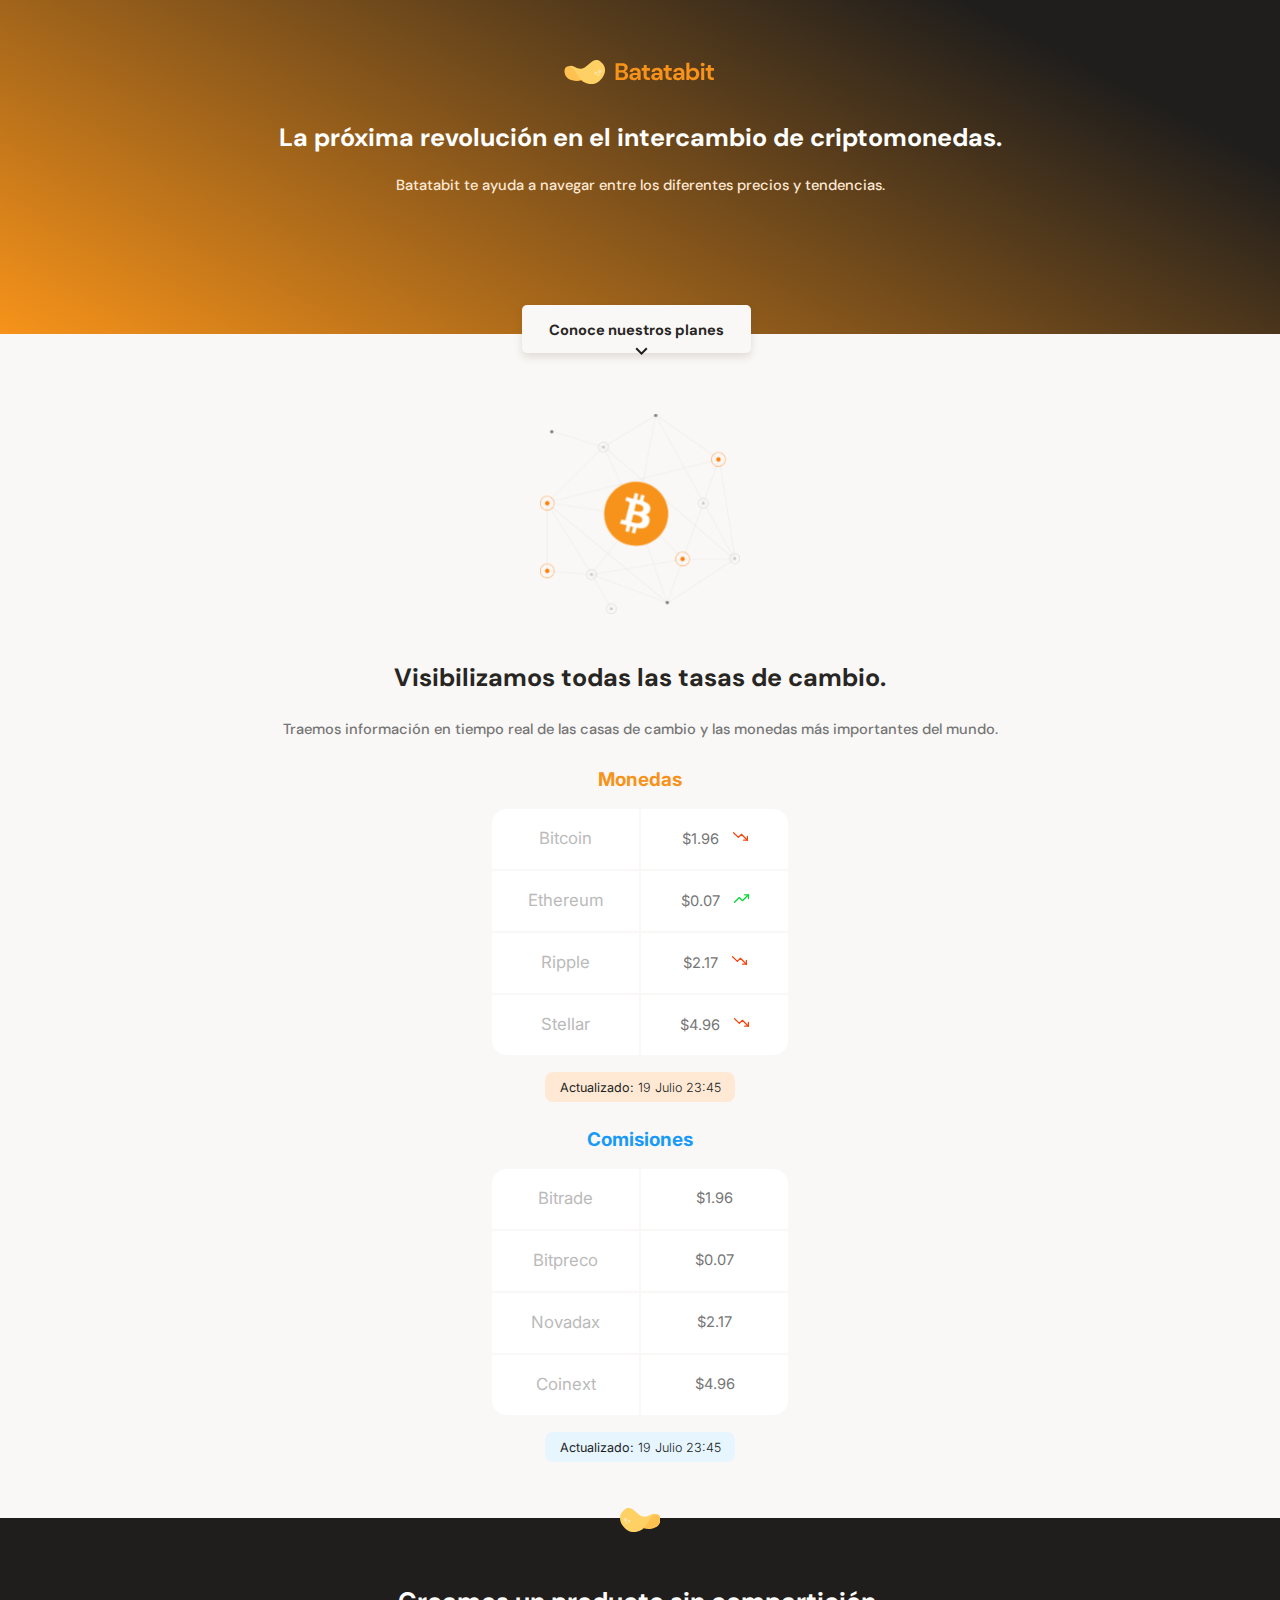
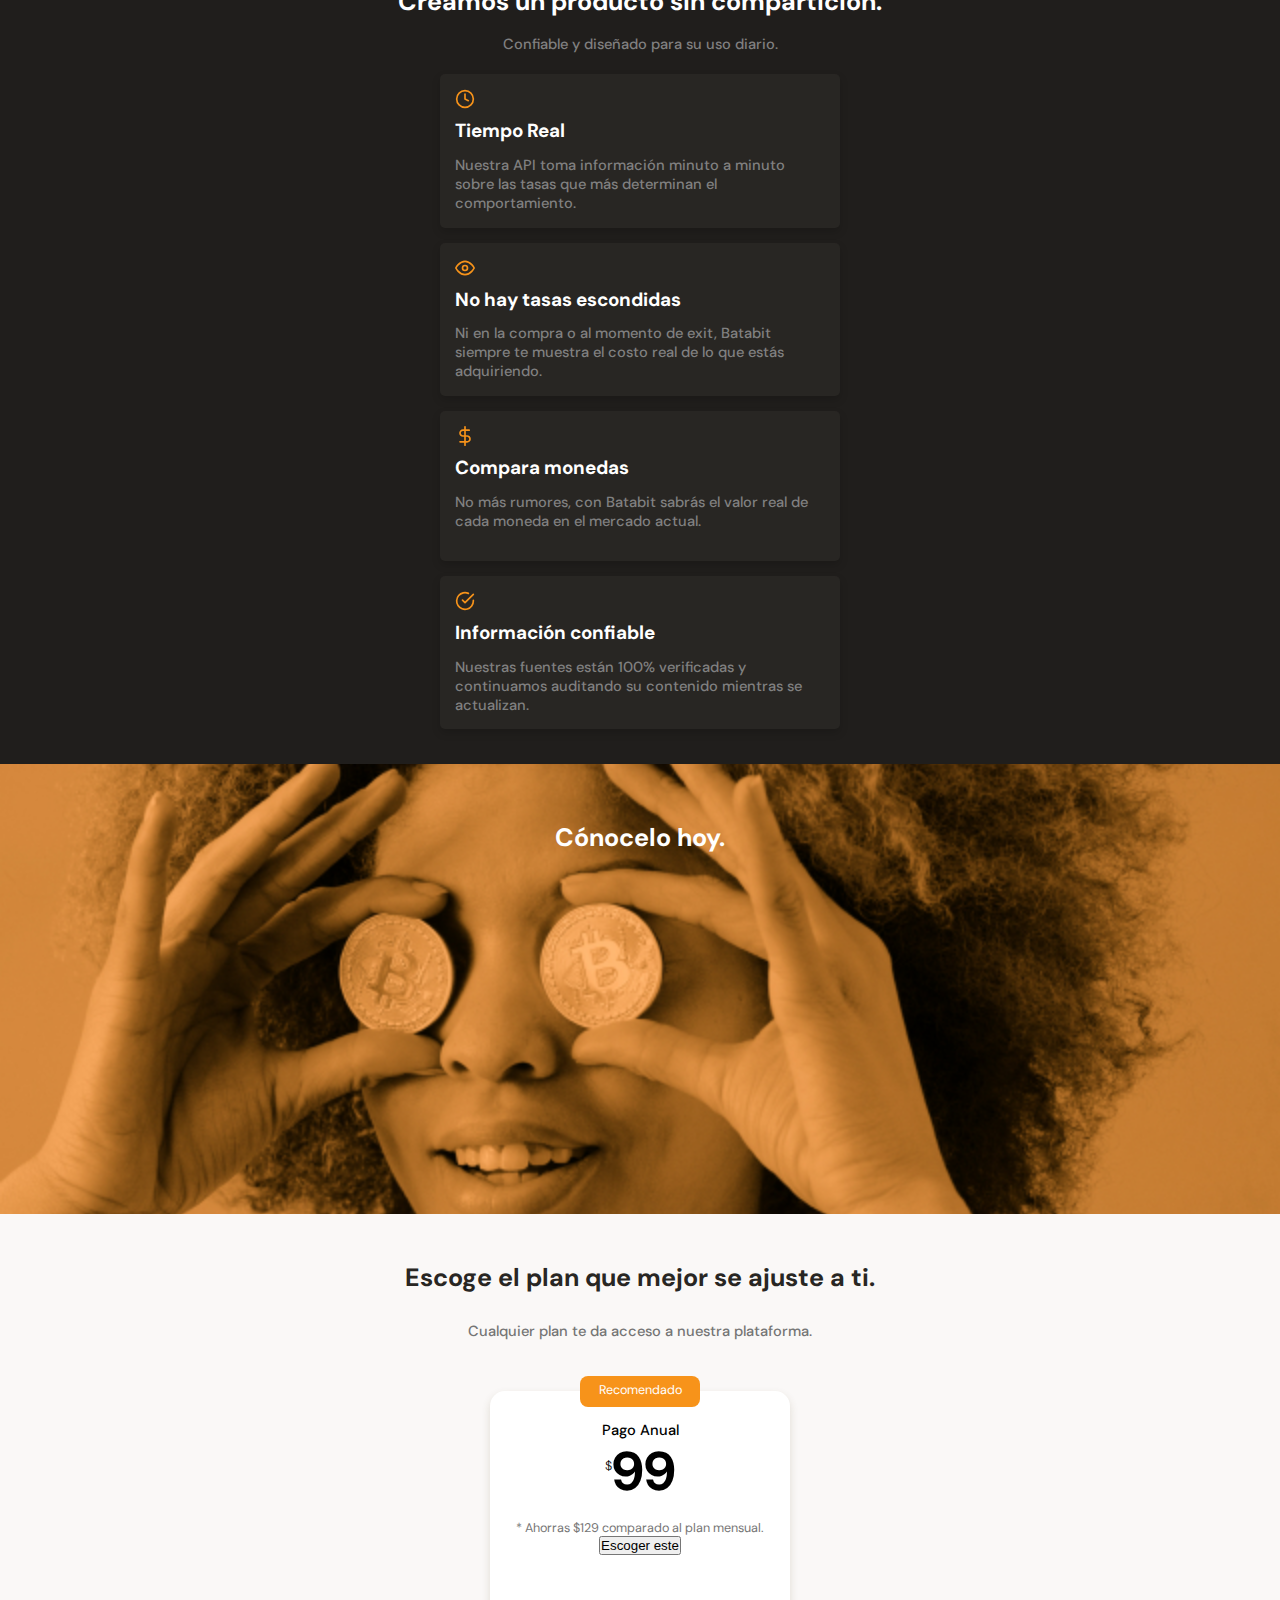
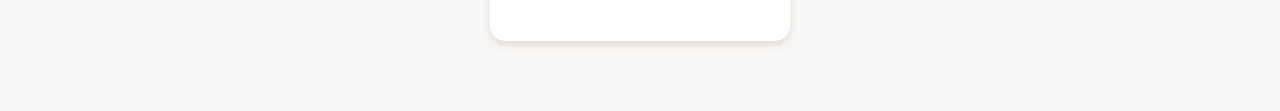
==== commit a3dee5e1: "Estilos de tarjeta de planes" ====
--- a/Responsive Design_Mobile First/index.html
+++ b/Responsive Design_Mobile First/index.html
@@ -140,7 +140,7 @@
             </div>
             <section class="plans-container--slider">
                 <article class="plans-container--card">
-                    <p class="recomendadio">Recomendado</p>
+                    <p class="recomendado">Recomendado</p>
                     <div class="plan-info-container">
                         <h3 class="plan-card--title">Pago Anual</h3>
                         <p class="plan-card--price"><span>$</span>99</p>
--- a/Responsive Design_Mobile First/styles.css
+++ b/Responsive Design_Mobile First/styles.css
@@ -535,4 +535,47 @@
     background-color: var(--just-white);
     border-radius: 15px;
     box-shadow: 0 4px 8px rgba(89,73,30, 0.16);
+}
+
+.recomendado{
+    position: absolute;
+    width: 120px;
+    height: 31px;
+    top: -15px;
+    left: calc(50% - 60px);
+    padding: 6px;
+    font-size: 1.2rem;
+
+    background-color: var(--bitcoin-orange);
+    border-radius: 8px;
+    color: var(--just-white);
+    
+}
+
+.plan-card--title{
+    padding-top: 30px;
+    font-size: 1.4rem;
+    font-weight: 500;
+    line-height: 1.8rem;
+    color: black;
+}
+
+.plan-card--price{
+    padding: 5px 0;
+    font-size: 5.2rem;
+    font-weight: bold;
+    line-height: 5.3rem;
+    color: black;
+}
+
+.plan-card--price span{
+    position: relative;
+    top: -20px;
+    font-size: 1.2rem;
+    font-weight: 300;
+}
+
+.plan-card--saving{
+    font-size: 1.2rem;
+    color: #757575;
 }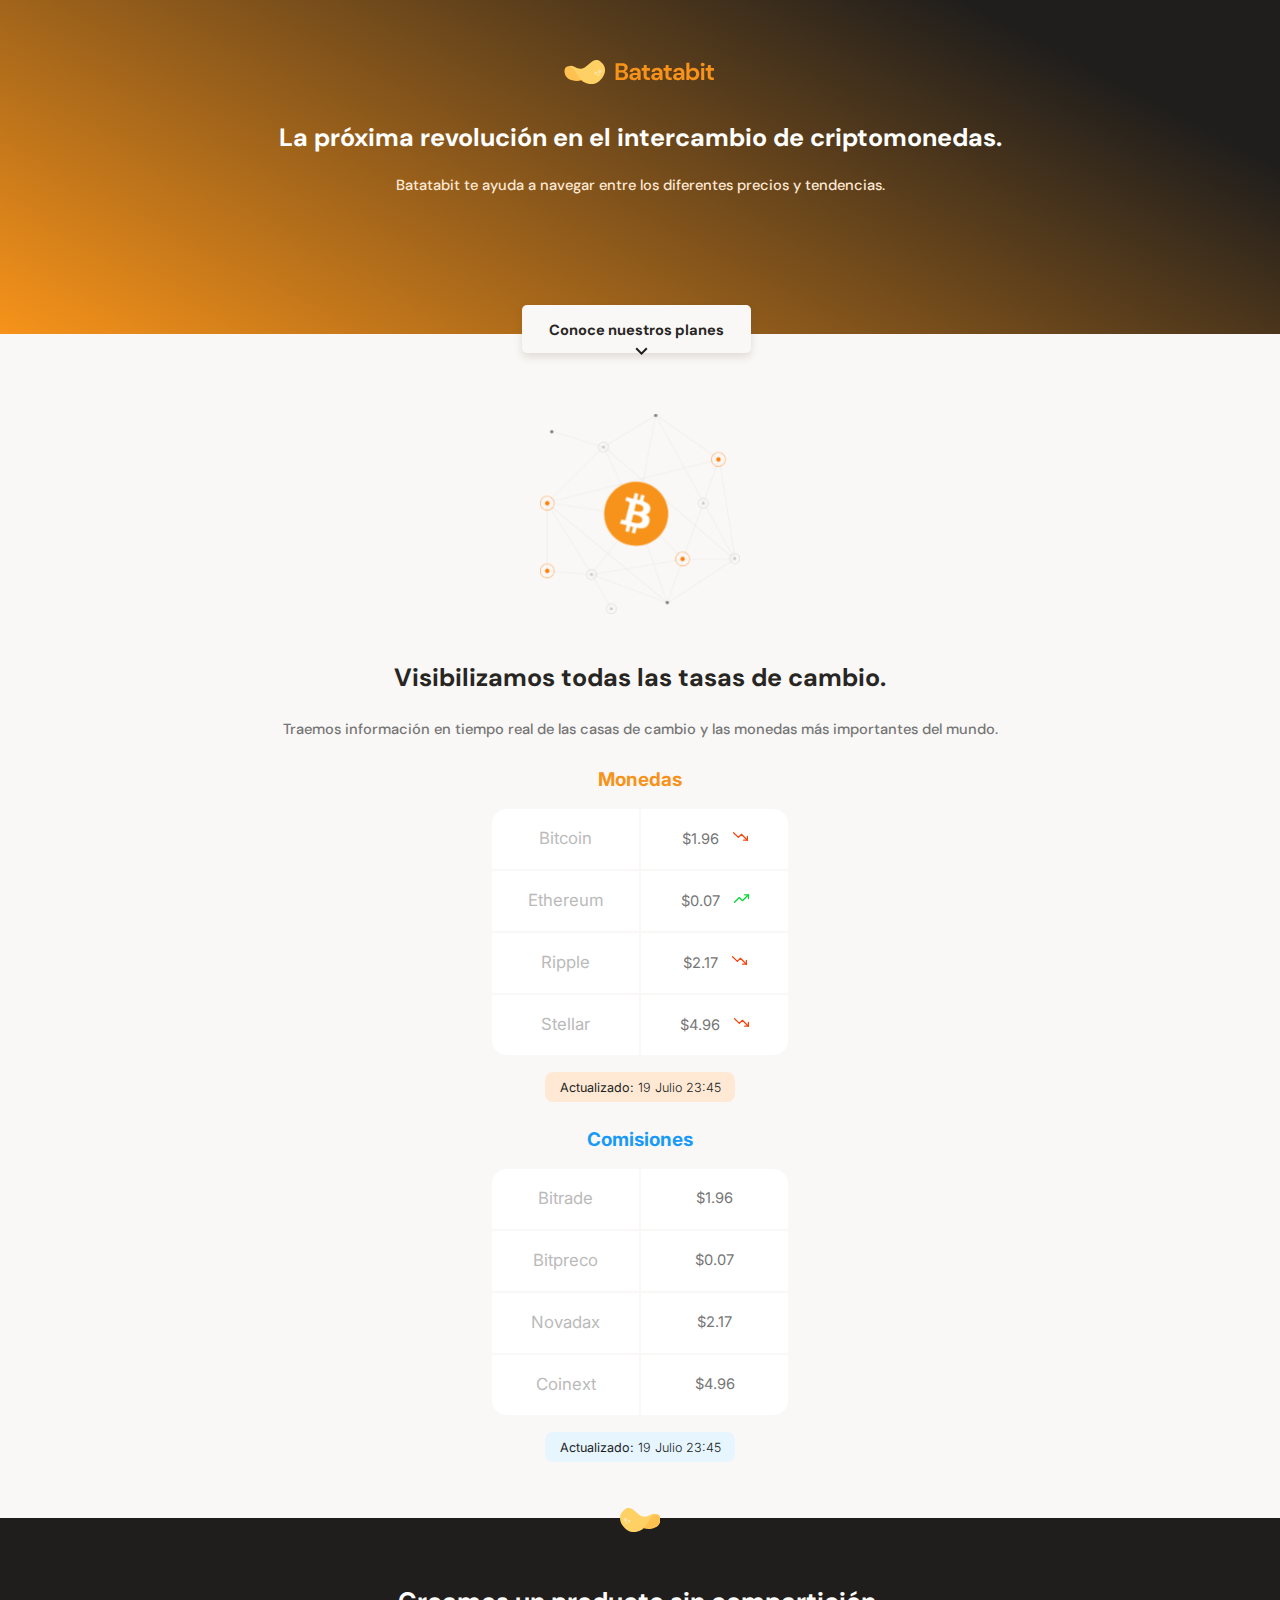
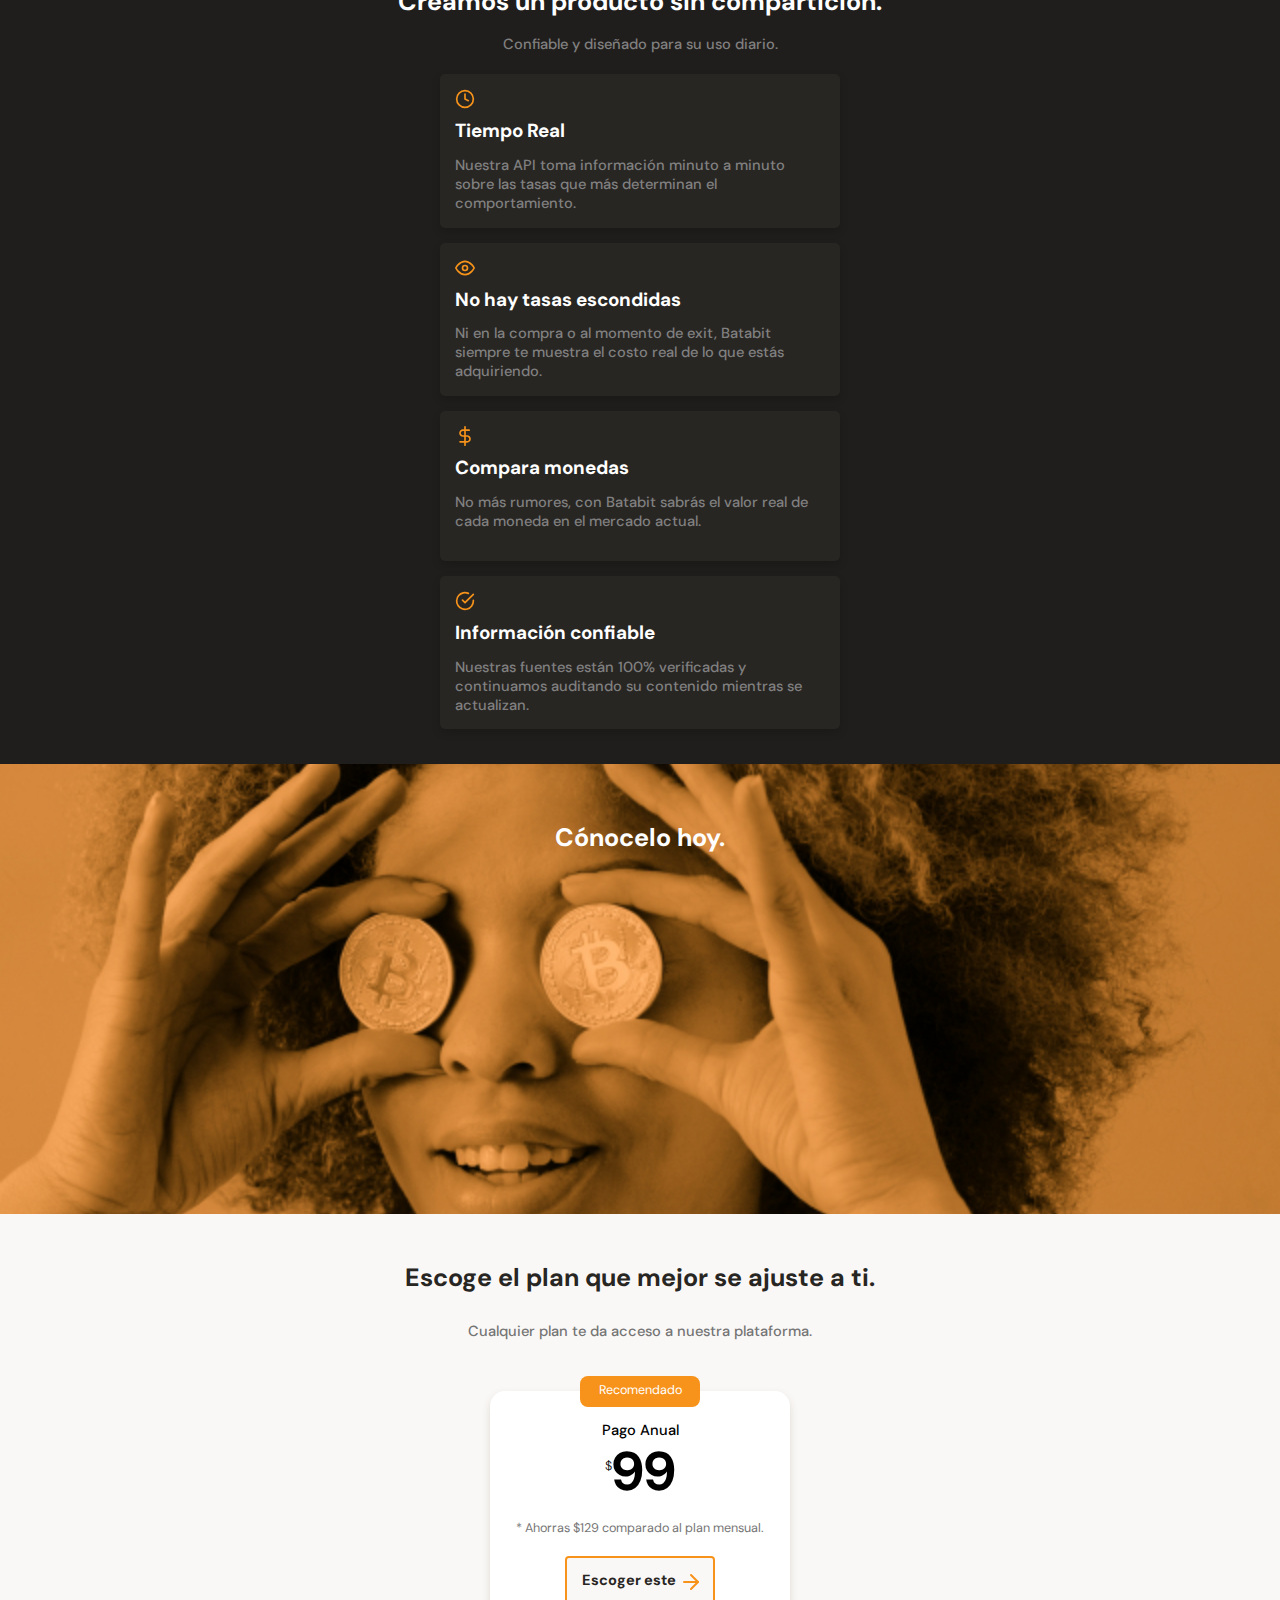
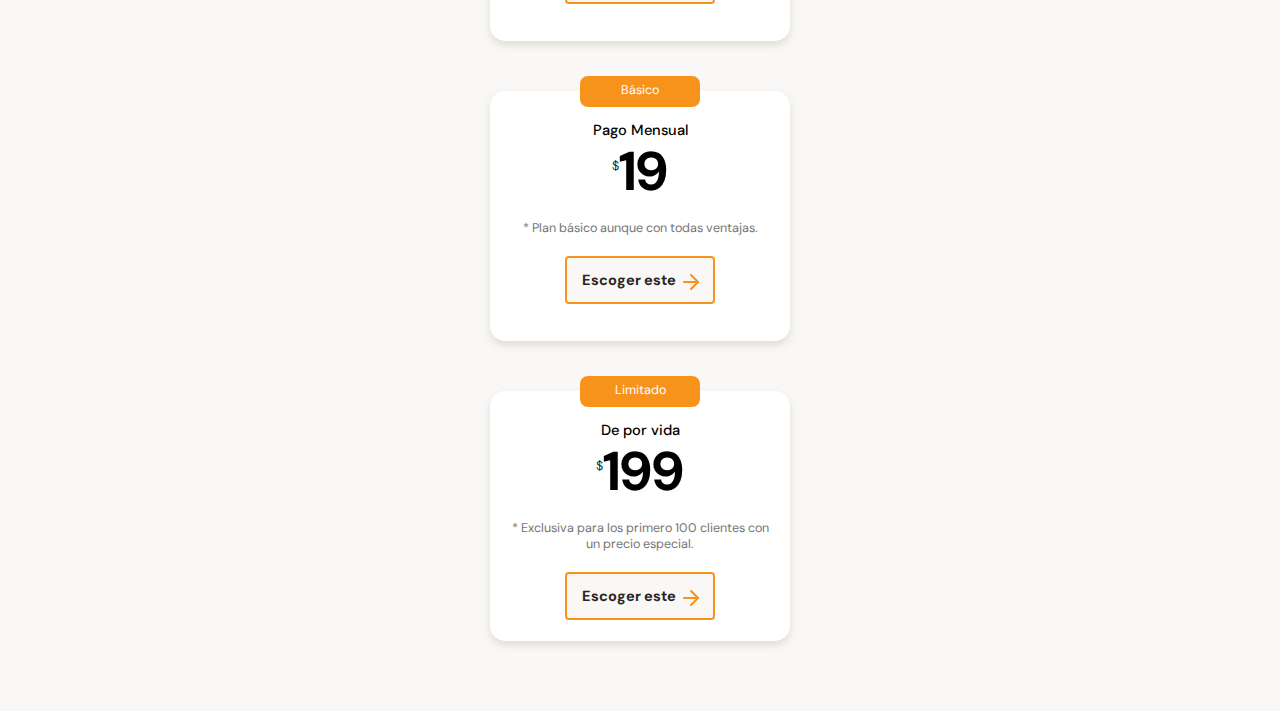
==== commit 473a02ba: "Tarjetas de planes" ====
--- a/Responsive Design_Mobile First/index.html
+++ b/Responsive Design_Mobile First/index.html
@@ -148,6 +148,26 @@
                         <button class="plan-card--ca">Escoger este <span></span></button>
                     </div>
                 </article>
+
+                <article class="plans-container--card">
+                    <p class="recomendado">Básico</p>
+                    <div class="plan-info-container">
+                        <h3 class="plan-card--title">Pago Mensual</h3>
+                        <p class="plan-card--price"><span>$</span>19</p>
+                        <p class="plan-card--saving">* Plan básico aunque con todas ventajas.</p>
+                        <button class="plan-card--ca">Escoger este <span></span></button>
+                    </div>
+                </article>
+
+                <article class="plans-container--card">
+                    <p class="recomendado">Limitado</p>
+                    <div class="plan-info-container">
+                        <h3 class="plan-card--title">De por vida</h3>
+                        <p class="plan-card--price"><span>$</span>199</p>
+                        <p class="plan-card--saving">* Exclusiva para los primero 100 clientes con un precio especial.</p>
+                        <button class="plan-card--ca">Escoger este <span></span></button>
+                    </div>
+                </article>
             </section>
         </section>
     </main>
--- a/Responsive Design_Mobile First/styles.css
+++ b/Responsive Design_Mobile First/styles.css
@@ -548,8 +548,7 @@
 
     background-color: var(--bitcoin-orange);
     border-radius: 8px;
-    color: var(--just-white);
-    
+    color: var(--just-white);   
 }
 
 .plan-card--title{
@@ -578,4 +577,27 @@
 .plan-card--saving{
     font-size: 1.2rem;
     color: #757575;
+}
+
+.plan-card--ca{
+    width: 150px;
+    height: 48px;
+    margin-top: 20px;
+    background-color:#FAF8F7;
+    border: 2px solid var(--bitcoin-orange);
+    border-radius: 4px;
+    font-size: 1.4rem;
+    font-weight: bold;
+    line-height: 1.8rem;
+    color: var(--black);
+    font-family: 'DM Sans', sans-serif;
+
+}
+
+.plan-card--ca span{
+    display: inline-block;
+    width: 20px;
+    height: 20px;
+    background-image: url('./assets/icons/orange-right-arrow.svg');
+    vertical-align: text-bottom;
 }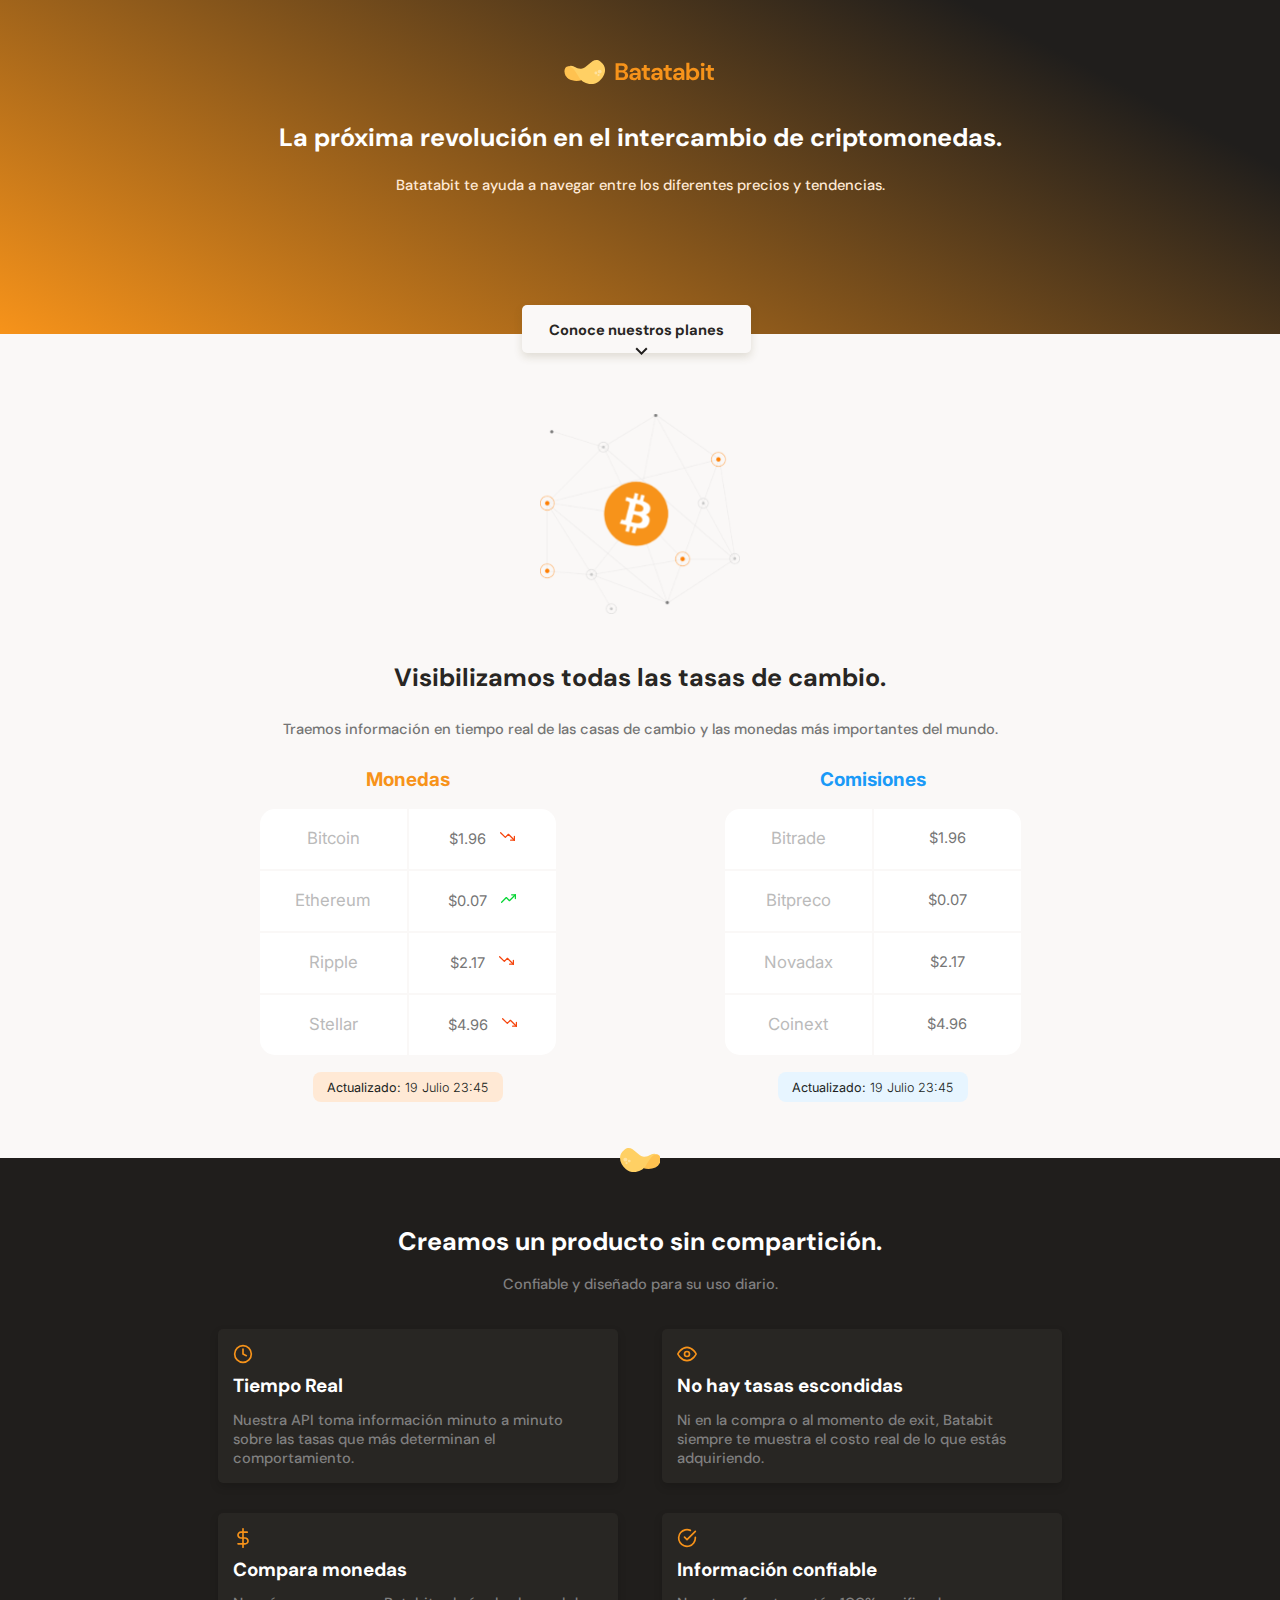
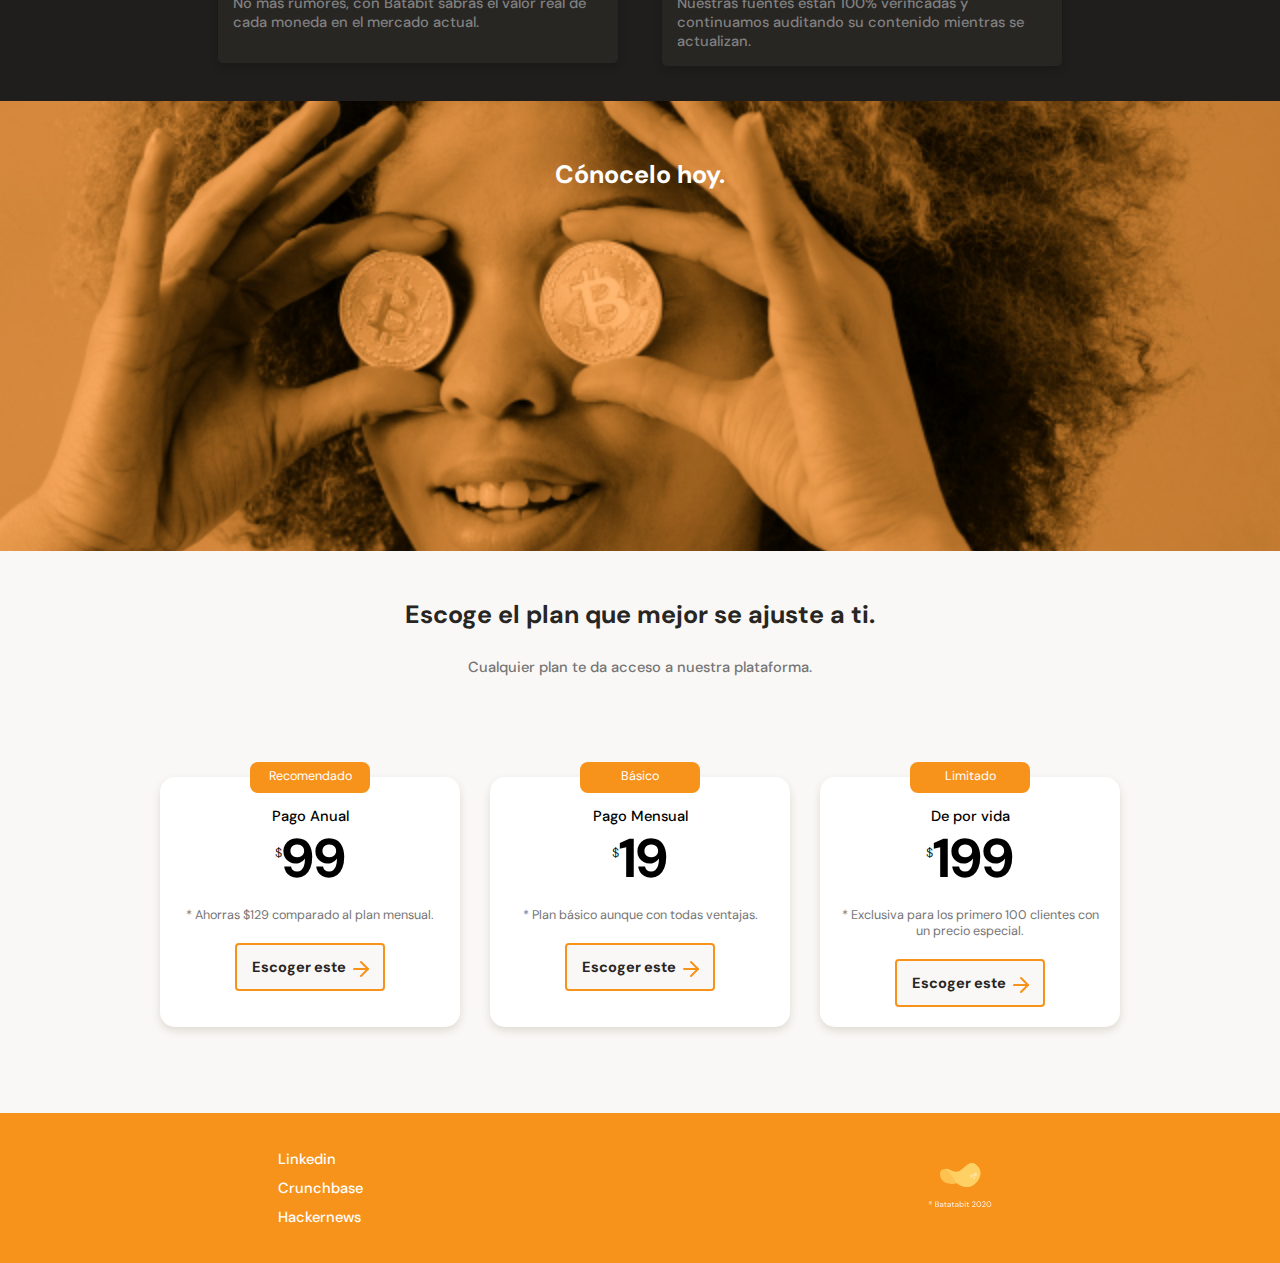
==== commit 37577cf4: "Final" ====
--- a/Responsive Design_Mobile First/index.html
+++ b/Responsive Design_Mobile First/index.html
@@ -9,6 +9,7 @@
     <!-- Fuentes del proyecto -->
     <link href="https://fonts.googleapis.com/css2?family=DM+Sans:wght@400;500;700&family=Inter:wght@300;500;700&display=swap" rel="stylesheet">
     <link rel="stylesheet" href="styles.css">
+    <link rel="stylesheet" href="./css/tablet.css" media="(min-width: 930px)">
 </head>
 <body>
     <!-- Encabezado de la página -->
@@ -97,38 +98,40 @@
                 <h2>Creamos un producto sin compartición.</h2>
                 <p>Confiable y diseñado para su uso diario.</p>
             </div>
-            <section class="product-cards--container">
-                <article class="product-detail--card">
-                    <span class="clock"></span>
-                    <p class="product--card-title">Tiempo Real</p>
-                    <p class="product--card-body">Nuestra API toma información minuto a minuto sobre las tasas que más determinan el comportamiento.</p>
-                    </article>
-            </section>
-
-            <section class="product-cards--container">
-                <article class="product-detail--card">
-                    <span class="eye"></span>
-                    <p class="product--card-title">No hay tasas escondidas</p>
-                    <p class="product--card-body">Ni en la compra o al momento de exit, Batabit siempre te muestra el costo real de lo que estás adquiriendo.</p>
-                    </article>
-            </section>
-
-            <section class="product-cards--container">
-                <article class="product-detail--card">
-                    <span class="dollar-sign"></span>
-                    <p class="product--card-title">Compara monedas</p>
-                    <p class="product--card-body">No más rumores, con Batabit sabrás el valor real de cada moneda en el mercado actual.</p>
-                    </article>
-            </section>
-
-            <section class="product-cards--container">
-                <article class="product-detail--card">
-                    <span class="check-circle"></span>
-                    <p class="product--card-title">Información confiable</p>
-                    <p class="product--card-body">Nuestras fuentes están 100% verificadas y continuamos auditando su contenido mientras se actualizan.</p>
-                    </article>
-            </section>
-            
+            <div class="product-cards--container">
+                <section>
+                    <article class="product-detail--card">
+                        <span class="clock"></span>
+                        <p class="product--card-title">Tiempo Real</p>
+                        <p class="product--card-body">Nuestra API toma información minuto a minuto sobre las tasas que más determinan el comportamiento.</p>
+                        </article>
+                </section>
+    
+                <section>
+                    <article class="product-detail--card">
+                        <span class="eye"></span>
+                        <p class="product--card-title">No hay tasas escondidas</p>
+                        <p class="product--card-body">Ni en la compra o al momento de exit, Batabit siempre te muestra el costo real de lo que estás adquiriendo.</p>
+                        </article>
+                </section>
+    
+                <section>
+                    <article class="product-detail--card">
+                        <span class="dollar-sign"></span>
+                        <p class="product--card-title">Compara monedas</p>
+                        <p class="product--card-body">No más rumores, con Batabit sabrás el valor real de cada moneda en el mercado actual.</p>
+                        </article>
+                </section>
+    
+                <section>
+                    <article class="product-detail--card">
+                        <span class="check-circle"></span>
+                        <p class="product--card-title">Información confiable</p>
+                        <p class="product--card-body">Nuestras fuentes están 100% verificadas y continuamos auditando su contenido mientras se actualizan.</p>
+                        </article>
+                </section>
+    
+            </div>            
         </section>
         <section class="bitcoin-img-container">
             <h2>Cónocelo hoy.</h2>
@@ -172,6 +175,17 @@
         </section>
     </main>
     <!-- Pie de página -->
-    <footer></footer>
+    <footer class="footer-container">
+        <section class="left">
+            <ul>
+                <li><a href="#">Linkedin</a></li>
+                <li><a href="#">Crunchbase</a></li>
+                <li><a href="#">Hackernews</a></li>
+            </ul>
+        </section>
+        <section class="right">
+            <img src="./assets/img/logo-footer.svg" alt="Logo de Batatabit 2020">
+        </section>
+    </footer>
 </body>
 </html>--- a/Responsive Design_Mobile First/styles.css
+++ b/Responsive Design_Mobile First/styles.css
@@ -524,13 +524,23 @@
     color: #757575;
 }
 
+.plans-container--slider{
+    display: flex;
+    height: 316px;
+    overflow-x: scroll;
+    overscroll-behavior-x: contain;
+    scroll-snap-type: x proximity;
+
+}
+
 .plans-container--card{
     position: relative;
+    scroll-snap-align: center;
     width: 70%;
     min-width: 230px;
     max-width: 300px;
     height: 250px;
-    margin: 50px auto 0;
+    margin: 50px 15px 0;
     padding: 0 15px;
     background-color: var(--just-white);
     border-radius: 15px;
@@ -600,4 +610,34 @@
     height: 20px;
     background-image: url('./assets/icons/orange-right-arrow.svg');
     vertical-align: text-bottom;
+}
+
+.footer-container{
+    display: flex;
+    width: 100%;
+    height: 150px;
+    background-color: var(--bitcoin-orange);
+}
+
+.footer-container section{
+    display: flex;
+    width: 50%;
+    justify-content: center;
+    align-items: center;
+}
+
+.footer-container .left ul{
+    font-size: 1.4rem;
+    font-weight: 500;
+    line-height: 1.8rem;
+    list-style: none;
+}
+
+.left li{
+    margin: 10px 0;
+}
+
+.left a{
+    text-decoration: none;
+    color: var(--just-white);
 }--- a/Responsive Design_Mobile First/css/tablet.css
+++ b/Responsive Design_Mobile First/css/tablet.css
@@ -0,0 +1,17 @@
+.main-tables-container{
+    display: flex;
+    width: 930px;
+    margin: 0 auto;
+}
+
+.product-cards--container{
+    display: flex;
+    flex-wrap:wrap;
+    justify-content: space-evenly;
+    align-content: center;
+    margin: 0 auto;
+    width: 930px;
+}
+.plans-container--slider{
+    justify-content: center;
+}